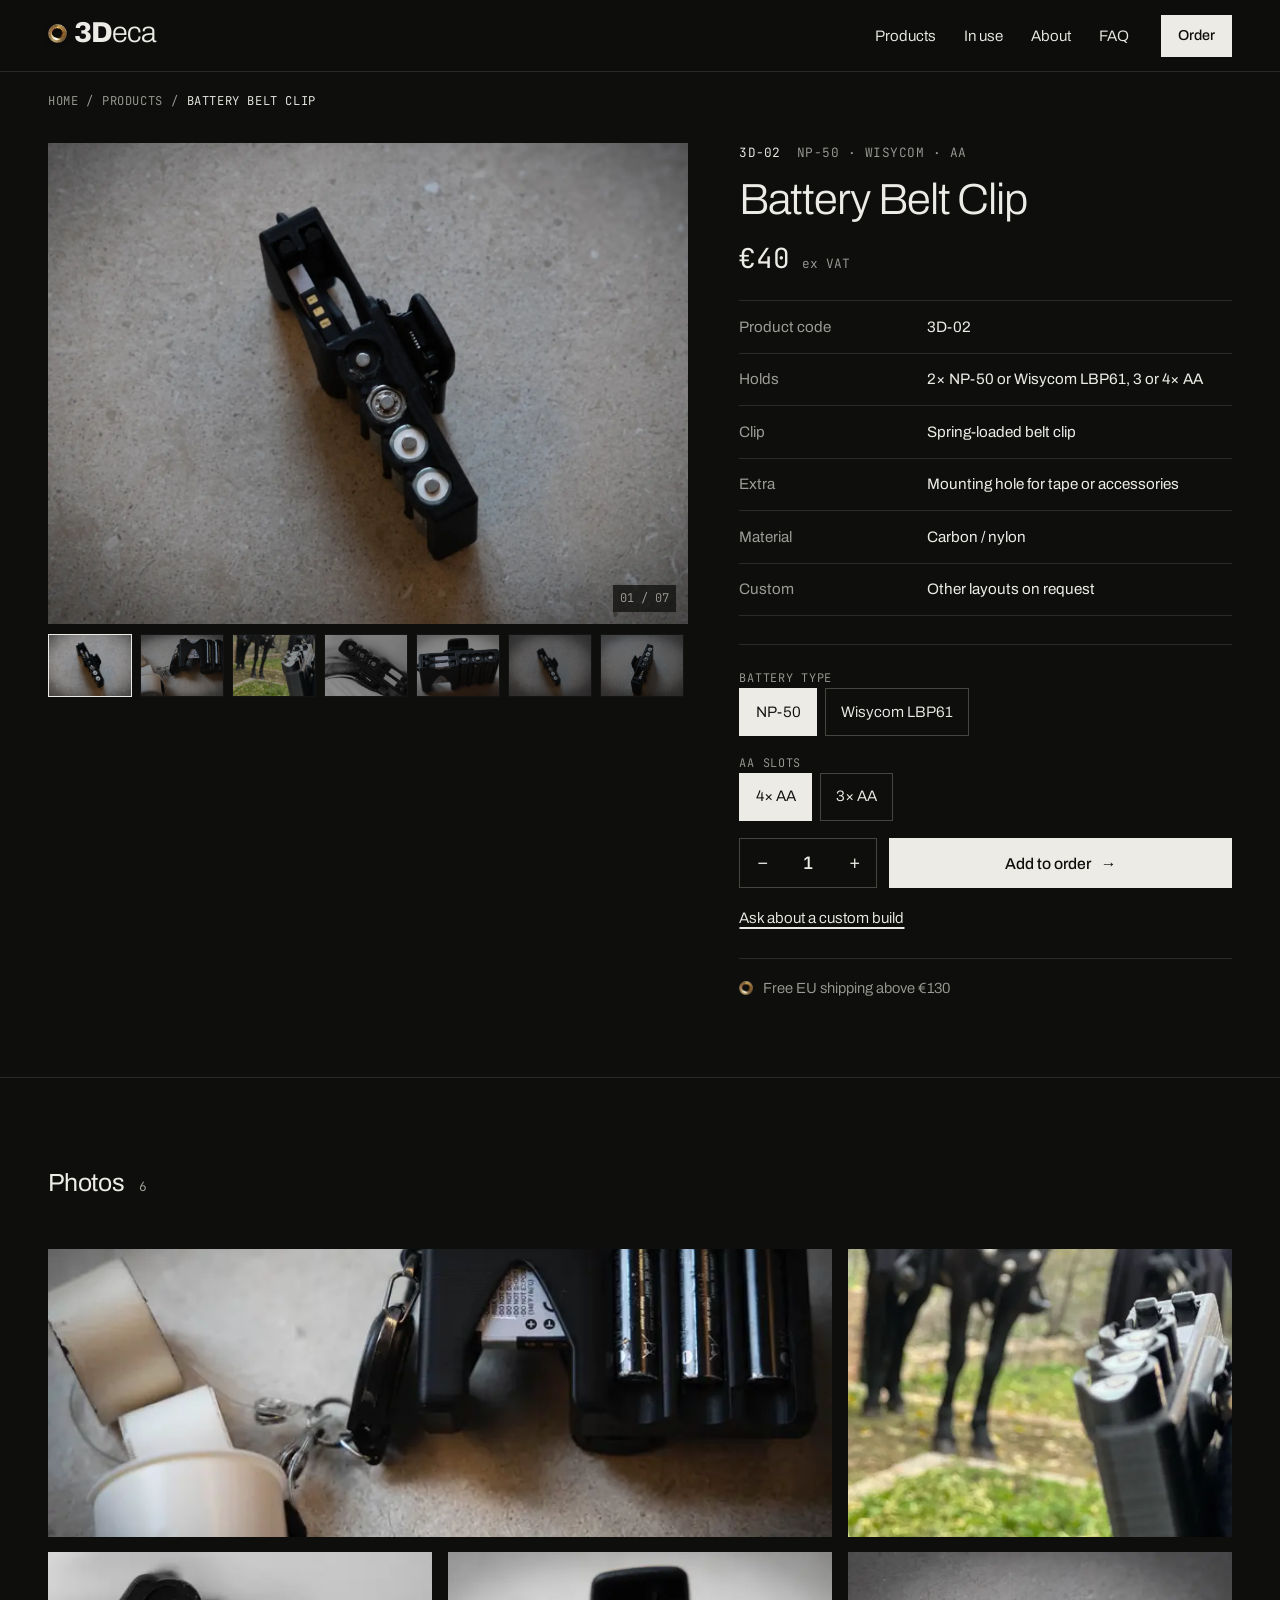
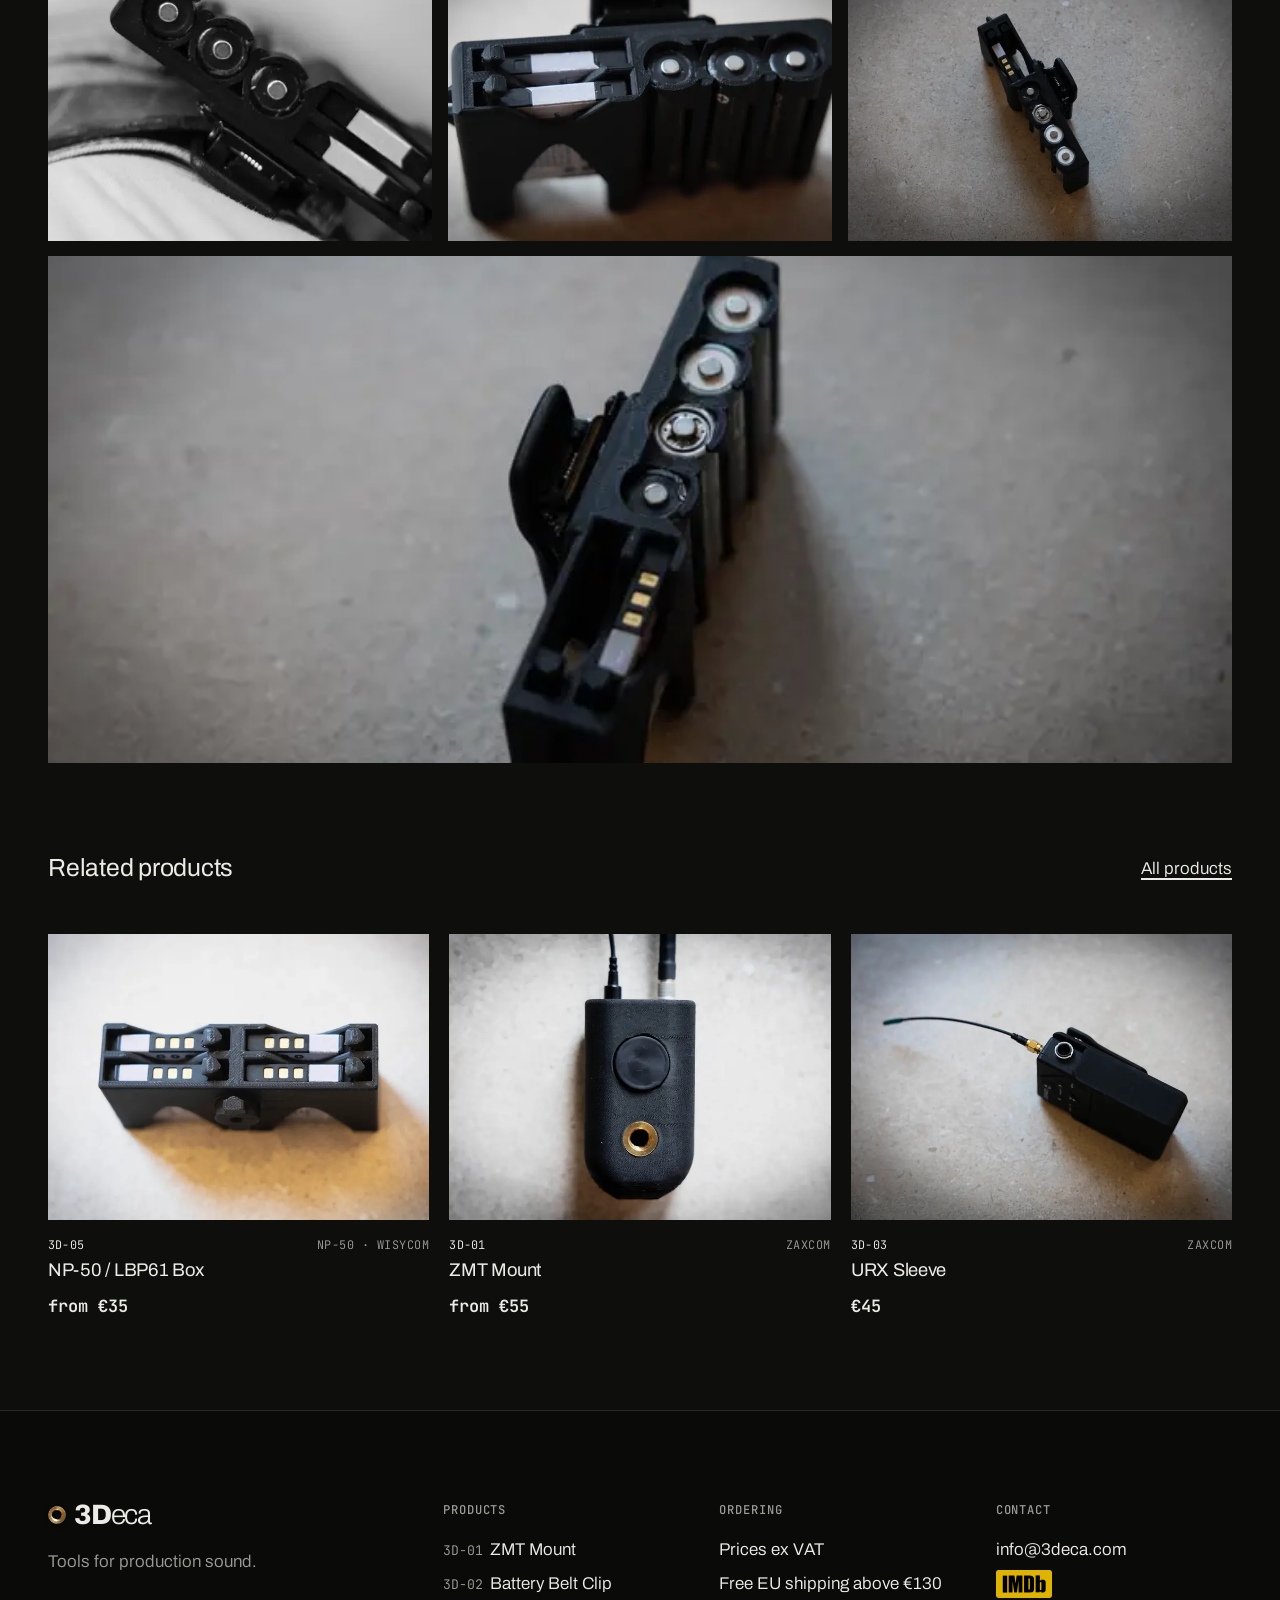
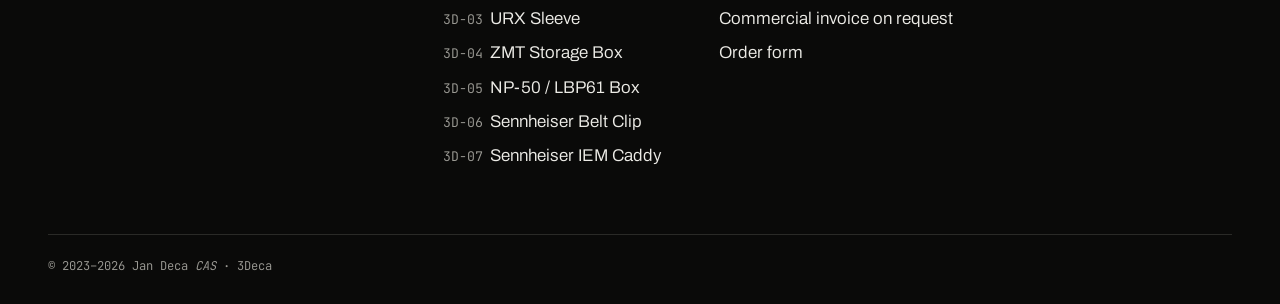
==== public/batterybeltclip/index.html @ 2c57e60b "Brass eyelet as brand mark, dividers and bullets; smoother collage The eyelet from the ZMT mount, cu" ====
<!doctype html>
<html lang="en">
<head>
<meta charset="utf-8">
<meta name="viewport" content="width=device-width, initial-scale=1">
<title>Belt clip for NP-50 / LBP61 and AA batteries · 3Deca</title>
<meta name="description" content="A belt clip that carries two NP-50 or Wisycom LBP61 batteries plus 3 or 4 AA batteries, always within reach. €40 ex VAT.">
<link rel="canonical" href="https://www.3deca.com/batterybeltclip/">
<meta name="theme-color" content="#0e0e0d">
<meta name="color-scheme" content="dark">
<meta property="og:type" content="website">
<meta property="og:site_name" content="3Deca">
<meta property="og:title" content="Belt clip for NP-50 / LBP61 and AA batteries · 3Deca">
<meta property="og:description" content="A belt clip that carries two NP-50 or Wisycom LBP61 batteries plus 3 or 4 AA batteries, always within reach. €40 ex VAT.">
<meta property="og:url" content="https://www.3deca.com/batterybeltclip/">
<meta property="og:image" content="https://www.3deca.com/img/og-image.jpg">
<meta name="twitter:card" content="summary_large_image">
<link rel="icon" href="../favicon.svg" type="image/svg+xml">
<link rel="apple-touch-icon" href="../apple-touch-icon.png">
<link rel="preload" href="../fonts/archivo-var.woff2" as="font" type="font/woff2" crossorigin>
<link rel="stylesheet" href="../css/style.css?v=eb539fe0">
<script>document.documentElement.classList.add("js")</script>
<script src="../js/main.js?v=e6fc87d0" defer></script>
<script type="application/ld+json">{"@context": "https://schema.org", "@type": "Product", "name": "Belt clip for NP-50 / LBP61 and AA batteries", "sku": "3D-02", "description": "A belt clip that carries two NP-50 or Wisycom LBP61 batteries plus 3 or 4 AA batteries, always within reach.", "image": ["https://www.3deca.com/img/batterybeltclip/c-1600.webp", "https://www.3deca.com/img/batterybeltclip/01-1600.webp", "https://www.3deca.com/img/batterybeltclip/02-1600.webp"], "brand": {"@type": "Brand", "name": "3Deca"}, "url": "https://www.3deca.com/batterybeltclip/", "offers": {"@type": "AggregateOffer", "priceCurrency": "EUR", "lowPrice": 40, "highPrice": 40, "availability": "https://schema.org/InStock"}}</script>
</head>
<body class="page-product">
<a class="skip-link" href="#main">Skip to content</a>
<header class="site-header" data-header>
  <div class="header-inner">
    <a class="brand" href="../" aria-label="3Deca, home"><span class="wm" aria-hidden="true"><span class="wm-mark"></span><span class="wm-3d">3D</span><span class="wm-eca">eca</span></span></a>
    <nav class="site-nav" id="site-nav" aria-label="Main">
      <ul><li><a href="../#products">Products</a></li><li><a href="../#in-use">In use</a></li><li><a href="../#about">About</a></li><li><a href="../#faq">FAQ</a></li></ul>
    </nav>
    <a class="btn btn-ink btn-sm header-cta" href="../#order">
      Order<span class="order-count" data-order-count hidden></span>
    </a>
    <button class="nav-toggle" type="button" aria-expanded="false" aria-controls="site-nav" data-nav-toggle>
      <span class="sr-only">Menu</span><span class="nav-toggle-bars" aria-hidden="true"></span>
    </button>
  </div>
</header>
<main id="main">
  <div class="container">
    <nav class="breadcrumb" aria-label="Breadcrumb">
      <ol>
        <li><a href="../">Home</a></li>
        <li><a href="../#products">Products</a></li>
        <li><span aria-current="page">Battery Belt Clip</span></li>
      </ol>
    </nav>

    <section class="product" aria-labelledby="product-title">
      <div class="product-gallery">
        <div class="stage">
          <button type="button" class="stage-btn" data-open="0" data-stage aria-label="Enlarge photo">
            <img class="stage-img" src="../img/batterybeltclip/c-1600.webp" srcset="../img/batterybeltclip/c-720.webp 720w, ../img/batterybeltclip/c-1600.webp 1600w" sizes="(min-width: 1000px) 58vw, 100vw" width="1600" height="1199" alt="The belt clip from above on concrete, showing the AA and NP-50 slots." fetchpriority="high" decoding="async">
          </button>
          <span class="stage-count" aria-hidden="true" data-stage-count>01 / 07</span>
        </div>
        <ul class="thumbs" role="list" aria-label="Photos"><li><button type="button" class="thumb" data-thumb="0" aria-label="Show photo 1 of 7" aria-current="true">
            <img src="../img/batterybeltclip/c-720.webp" alt="" width="96" height="72" loading="lazy" decoding="async">
          </button></li><li><button type="button" class="thumb" data-thumb="1" aria-label="Show photo 2 of 7">
            <img src="../img/batterybeltclip/01-720.webp" alt="" width="96" height="72" loading="lazy" decoding="async">
          </button></li><li><button type="button" class="thumb" data-thumb="2" aria-label="Show photo 3 of 7">
            <img src="../img/batterybeltclip/02-720.webp" alt="" width="96" height="72" loading="lazy" decoding="async">
          </button></li><li><button type="button" class="thumb" data-thumb="3" aria-label="Show photo 4 of 7">
            <img src="../img/batterybeltclip/03-720.webp" alt="" width="96" height="72" loading="lazy" decoding="async">
          </button></li><li><button type="button" class="thumb" data-thumb="4" aria-label="Show photo 5 of 7">
            <img src="../img/batterybeltclip/04-720.webp" alt="" width="96" height="72" loading="lazy" decoding="async">
          </button></li><li><button type="button" class="thumb" data-thumb="5" aria-label="Show photo 6 of 7">
            <img src="../img/batterybeltclip/05-720.webp" alt="" width="96" height="72" loading="lazy" decoding="async">
          </button></li><li><button type="button" class="thumb" data-thumb="6" aria-label="Show photo 7 of 7">
            <img src="../img/batterybeltclip/06-720.webp" alt="" width="96" height="72" loading="lazy" decoding="async">
          </button></li></ul>
      </div>

      <div class="product-info">
        <p class="product-meta"><span class="code">3D-02</span><span>NP-50 · Wisycom · AA</span></p>
        <h1 id="product-title" class="product-title">Battery Belt Clip</h1>
        <p class="product-price"><span class="price-big" data-price-display>€40</span><span class="price-note">ex VAT</span></p>
        <table class="spec-table"><caption class="sr-only">Specifications</caption><tbody><tr><th scope="row">Product code</th><td>3D-02</td></tr><tr><th scope="row">Holds</th><td>2× NP-50 or Wisycom LBP61, 3 or 4× AA</td></tr><tr><th scope="row">Clip</th><td>Spring-loaded belt clip</td></tr><tr><th scope="row">Extra</th><td>Mounting hole for tape or accessories</td></tr><tr><th scope="row">Material</th><td>Carbon / nylon</td></tr><tr><th scope="row">Custom</th><td>Other layouts on request</td></tr></tbody></table>

        <form class="buy-box" action="../" method="get" data-add-form>
          <input type="hidden" name="add" value="batterybeltclip">
          <fieldset class="opt-group"><legend class="field-label">Battery type</legend><div class="segs"><label class="seg"><input type="radio" name="o0" value="0" checked data-priced="0" data-price="" data-from="0">
              <span>NP-50</span></label><label class="seg"><input type="radio" name="o0" value="1" data-priced="0" data-price="" data-from="0">
              <span>Wisycom LBP61</span></label></div></fieldset><fieldset class="opt-group"><legend class="field-label">AA slots</legend><div class="segs"><label class="seg"><input type="radio" name="o1" value="0" checked data-priced="0" data-price="" data-from="0">
              <span>4× AA</span></label><label class="seg"><input type="radio" name="o1" value="1" data-priced="0" data-price="" data-from="0">
              <span>3× AA</span></label></div></fieldset>
          <div class="buy-row">
            <div class="stepper" role="group" aria-label="Quantity">
              <button type="button" class="step" data-qty-step="-1" aria-label="One less">−</button>
              <input type="number" name="qty" min="1" max="50" value="1" inputmode="numeric" aria-label="Quantity">
              <button type="button" class="step" data-qty-step="1" aria-label="One more">+</button>
            </div>
            <button class="btn btn-ink btn-grow" type="submit">Add to order <span aria-hidden="true">→</span></button>
          </div>
          
          
          <a class="text-link" href="mailto:info@3deca.com?subject=Custom request: Battery Belt Clip">Ask about a custom build</a>
        </form>

        <ul class="assurances" role="list">
          <li>Free EU shipping above €130</li>
        </ul>
      </div>
    </section>
  </div>


  <section class="section field" aria-labelledby="field-title">
    <div class="container">
      <div class="section-bar">
        <h2 id="field-title" class="section-title">Photos <span class="count">6</span></h2>
      </div>
      <ul class="shots" role="list"><li class="shot shot-wide">
          <button type="button" class="shot-btn" data-open="1" aria-label="Enlarge: The battery belt clip loaded with two NP-50 batteries and four AA batteries, a roll of tape hanging from its extra mounting hole.">
            <img src="../img/batterybeltclip/01-1600.webp" srcset="../img/batterybeltclip/01-720.webp 720w, ../img/batterybeltclip/01-1600.webp 1600w" sizes="(min-width: 900px) 33vw, 100vw" width="1600" height="901" alt="The battery belt clip loaded with two NP-50 batteries and four AA batteries, a roll of tape hanging from its extra mounting hole." loading="lazy" decoding="async">
          </button>
        </li><li class="shot">
          <button type="button" class="shot-btn" data-open="2" aria-label="Enlarge: The belt clip worn on set, with a black horse and a costumed actor in the background.">
            <img src="../img/batterybeltclip/02-1600.webp" srcset="../img/batterybeltclip/02-720.webp 591w, ../img/batterybeltclip/02-1600.webp 1314w" sizes="(min-width: 900px) 33vw, 100vw" width="1314" height="1600" alt="The belt clip worn on set, with a black horse and a costumed actor in the background." loading="lazy" decoding="async">
          </button>
        </li><li class="shot">
          <button type="button" class="shot-btn" data-open="3" aria-label="Enlarge: Black-and-white close-up of the clip on a belt, battery tops facing up.">
            <img src="../img/batterybeltclip/03-1600.webp" srcset="../img/batterybeltclip/03-720.webp 720w, ../img/batterybeltclip/03-1600.webp 1600w" sizes="(min-width: 900px) 33vw, 100vw" width="1600" height="792" alt="Black-and-white close-up of the clip on a belt, battery tops facing up." loading="lazy" decoding="async">
          </button>
        </li><li class="shot">
          <button type="button" class="shot-btn" data-open="4" aria-label="Enlarge: Close-up of the clip with two NP-50 batteries and three AA batteries.">
            <img src="../img/batterybeltclip/04-1600.webp" srcset="../img/batterybeltclip/04-720.webp 720w, ../img/batterybeltclip/04-1600.webp 1600w" sizes="(min-width: 900px) 33vw, 100vw" width="1600" height="948" alt="Close-up of the clip with two NP-50 batteries and three AA batteries." loading="lazy" decoding="async">
          </button>
        </li><li class="shot">
          <button type="button" class="shot-btn" data-open="5" aria-label="Enlarge: The belt clip from above on concrete, showing the AA and NP-50 slots.">
            <img src="../img/batterybeltclip/05-1600.webp" srcset="../img/batterybeltclip/05-720.webp 720w, ../img/batterybeltclip/05-1600.webp 1600w" sizes="(min-width: 900px) 33vw, 100vw" width="1600" height="1140" alt="The belt clip from above on concrete, showing the AA and NP-50 slots." loading="lazy" decoding="async">
          </button>
        </li><li class="shot shot-full">
          <button type="button" class="shot-btn" data-open="6" aria-label="Enlarge: The belt clip at an angle on concrete, showing the spring-loaded clip.">
            <img src="../img/batterybeltclip/06-1600.webp" srcset="../img/batterybeltclip/06-720.webp 720w, ../img/batterybeltclip/06-1600.webp 1600w" sizes="(min-width: 900px) 33vw, 100vw" width="1600" height="1006" alt="The belt clip at an angle on concrete, showing the spring-loaded clip." loading="lazy" decoding="async">
          </button>
        </li></ul>
    </div>
  </section>

  <section class="section related" aria-labelledby="related-title">
    <div class="container">
      <div class="section-bar">
        <h2 id="related-title" class="section-title">Related products</h2>
        <a class="text-link" href="../#products">All products</a>
      </div>
      <ul class="cards cards-3" role="list"><li class="card" data-system="Batteries">
        <a class="card-link" href="../np50box/">
          <span class="card-media">
            <img class="card-img" src="../img/np50box/c-1600.webp" srcset="../img/np50box/c-720.webp 720w, ../img/np50box/c-1600.webp 1600w" sizes="(min-width: 1100px) 25vw, (min-width: 560px) 50vw, 100vw" width="1600" height="1200" alt="The caddy from the front with batteries, showing the side pouch fitting." loading="lazy" decoding="async">
            <img class="card-img card-img-alt" src="../img/np50box/04-1600.webp" srcset="../img/np50box/04-720.webp 720w, ../img/np50box/04-1600.webp 1600w" sizes="(min-width: 1100px) 25vw, (min-width: 560px) 50vw, 100vw" width="1600" height="1580" alt="" loading="lazy" decoding="async">
          </span>
          <span class="card-meta"><span class="code">3D-05</span><span>NP-50 · Wisycom</span></span>
          <span class="card-title">NP-50 / LBP61 Box</span>
          <span class="card-price">from €35</span>
        </a>
      </li><li class="card" data-system="Zaxcom">
        <a class="card-link" href="../zmt-mount/">
          <span class="card-media">
            <img class="card-img" src="../img/zmt-mount/c-1600.webp" srcset="../img/zmt-mount/c-720.webp 720w, ../img/zmt-mount/c-1600.webp 1600w" sizes="(min-width: 1100px) 25vw, (min-width: 560px) 50vw, 100vw" width="1600" height="1200" alt="Back of the ZMT mount: the round rubber-coated magnet and a brass 3/8 inch thread." loading="lazy" decoding="async">
            <img class="card-img card-img-alt" src="../img/zmt-mount/02-1600.webp" srcset="../img/zmt-mount/02-720.webp 720w, ../img/zmt-mount/02-1600.webp 1280w" sizes="(min-width: 1100px) 25vw, (min-width: 560px) 50vw, 100vw" width="1280" height="960" alt="" loading="lazy" decoding="async">
          </span>
          <span class="card-meta"><span class="code">3D-01</span><span>Zaxcom</span></span>
          <span class="card-title">ZMT Mount</span>
          <span class="card-price">from €55</span>
        </a>
      </li><li class="card" data-system="Zaxcom">
        <a class="card-link" href="../urxbeltclip/">
          <span class="card-media">
            <img class="card-img" src="../img/urxbeltclip/c-1600.webp" srcset="../img/urxbeltclip/c-720.webp 720w, ../img/urxbeltclip/c-1600.webp 1600w" sizes="(min-width: 1100px) 25vw, (min-width: 560px) 50vw, 100vw" width="1600" height="1200" alt="A Zaxcom URX receiver in its black sleeve on concrete, antenna attached." loading="lazy" decoding="async">
            <img class="card-img card-img-alt" src="../img/urxbeltclip/02-1600.webp" srcset="../img/urxbeltclip/02-720.webp 720w, ../img/urxbeltclip/02-1600.webp 1600w" sizes="(min-width: 1100px) 25vw, (min-width: 560px) 50vw, 100vw" width="1600" height="1577" alt="" loading="lazy" decoding="async">
          </span>
          <span class="card-meta"><span class="code">3D-03</span><span>Zaxcom</span></span>
          <span class="card-title">URX Sleeve</span>
          <span class="card-price">€45</span>
        </a>
      </li></ul>
    </div>
  </section>
</main>

<dialog class="lightbox" data-lightbox aria-label="Photo viewer">
  <figure class="lb-figure">
    <img data-lb-img src="" alt="">
    <figcaption data-lb-caption></figcaption>
  </figure>
  <button type="button" class="lb-btn lb-close" data-lb-close aria-label="Close">✕</button>
  <button type="button" class="lb-btn lb-prev" data-lb-prev aria-label="Previous photo">←</button>
  <button type="button" class="lb-btn lb-next" data-lb-next aria-label="Next photo">→</button>
  <p class="lb-count" data-lb-count aria-live="polite"></p>
</dialog>
<script type="application/json" id="gallery-data">{"stage": [{"src": "../img/batterybeltclip/c-1600.webp", "srcset": "../img/batterybeltclip/c-720.webp 720w, ../img/batterybeltclip/c-1600.webp 1600w", "w": 1600, "h": 1199, "alt": "The belt clip from above on concrete, showing the AA and NP-50 slots."}, {"src": "../img/batterybeltclip/01-1600.webp", "srcset": "../img/batterybeltclip/01-720.webp 720w, ../img/batterybeltclip/01-1600.webp 1600w", "w": 1600, "h": 901, "alt": "The battery belt clip loaded with two NP-50 batteries and four AA batteries, a roll of tape hanging from its extra mounting hole."}, {"src": "../img/batterybeltclip/02-1600.webp", "srcset": "../img/batterybeltclip/02-720.webp 591w, ../img/batterybeltclip/02-1600.webp 1314w", "w": 1314, "h": 1600, "alt": "The belt clip worn on set, with a black horse and a costumed actor in the background."}, {"src": "../img/batterybeltclip/03-1600.webp", "srcset": "../img/batterybeltclip/03-720.webp 720w, ../img/batterybeltclip/03-1600.webp 1600w", "w": 1600, "h": 792, "alt": "Black-and-white close-up of the clip on a belt, battery tops facing up."}, {"src": "../img/batterybeltclip/04-1600.webp", "srcset": "../img/batterybeltclip/04-720.webp 720w, ../img/batterybeltclip/04-1600.webp 1600w", "w": 1600, "h": 948, "alt": "Close-up of the clip with two NP-50 batteries and three AA batteries."}, {"src": "../img/batterybeltclip/05-1600.webp", "srcset": "../img/batterybeltclip/05-720.webp 720w, ../img/batterybeltclip/05-1600.webp 1600w", "w": 1600, "h": 1140, "alt": "The belt clip from above on concrete, showing the AA and NP-50 slots."}, {"src": "../img/batterybeltclip/06-1600.webp", "srcset": "../img/batterybeltclip/06-720.webp 720w, ../img/batterybeltclip/06-1600.webp 1600w", "w": 1600, "h": 1006, "alt": "The belt clip at an angle on concrete, showing the spring-loaded clip."}]}</script>
<footer class="site-footer">
  <div class="container">
    <div class="footer-grid">
      <div class="footer-brand">
        <a class="footer-mark" href="../" aria-label="3Deca, home"><span class="wm" aria-hidden="true"><span class="wm-mark"></span><span class="wm-3d">3D</span><span class="wm-eca">eca</span></span></a>
        <p>Tools for production sound.</p>
      </div>
      <div>
        <h2 class="footer-h">Products</h2>
        <ul class="footer-list"><li><a href="../zmt-mount/"><span class="f-code">3D-01</span>ZMT Mount</a></li><li><a href="../batterybeltclip/"><span class="f-code">3D-02</span>Battery Belt Clip</a></li><li><a href="../urxbeltclip/"><span class="f-code">3D-03</span>URX Sleeve</a></li><li><a href="../zmtstoragebox/"><span class="f-code">3D-04</span>ZMT Storage Box</a></li><li><a href="../np50box/"><span class="f-code">3D-05</span>NP-50 / LBP61 Box</a></li><li><a href="../sennheiserbeltclip/"><span class="f-code">3D-06</span>Sennheiser Belt Clip</a></li><li><a href="../sennheiser-caddy/"><span class="f-code">3D-07</span>Sennheiser IEM Caddy</a></li></ul>
      </div>
      <div>
        <h2 class="footer-h">Ordering</h2>
        <ul class="footer-list">
          <li>Prices ex VAT</li>
          <li>Free EU shipping above €130</li>
          <li>Commercial invoice on request</li>
          <li><a href="../#order">Order form</a></li>
        </ul>
      </div>
      <div>
        <h2 class="footer-h">Contact</h2>
        <ul class="footer-list">
          <li><a href="mailto:info@3deca.com">info@3deca.com</a></li>
          <li><a class="imdb" href="https://www.imdb.me/jandeca" rel="noopener"><img src="../img/imdb.png" width="56" height="28" alt="Jan Deca CAS on IMDb"></a></li>
        </ul>
      </div>
    </div>
    <div class="footer-bottom">
      <p>© 2023–2026 Jan Deca <em>CAS</em> · 3Deca</p>
    </div>
  </div>
</footer>
</body>
</html>
---- public/css/style.css ----
/* 3Deca — site styles
   Dark, minimal product catalogue: warm near-black page, light grotesk type,
   products lit from above. Studio shots fade into the page colour (#0e0e0d).
   Fonts: Archivo + JetBrains Mono, self-hosted (SIL OFL). */

@font-face {
  font-family: "Archivo";
  src: url("../fonts/archivo-var.woff2") format("woff2-variations"), url("../fonts/archivo-var.woff2") format("woff2");
  font-weight: 100 900;
  font-stretch: 62% 125%;
  font-display: swap;
}
@font-face {
  font-family: "JetBrains Mono";
  src: url("../fonts/jetbrains-mono-var.woff2") format("woff2-variations"), url("../fonts/jetbrains-mono-var.woff2") format("woff2");
  font-weight: 100 800;
  font-display: swap;
}

:root {
  --bg: #0e0e0d;
  --paper: #131312;
  --tile: #0e0e0d;
  --photo: #1a1a19;
  --ink: #ecebe6;
  --ink-2: #9b9a94;
  --line: #2a2a27;
  --line-2: #45443f;
  --accent: #c9a65e;
  --brass: #c9a65e;
  --ring: url("../img/ring/ring-128.webp");
  --on-dark: #ecebe6;
  --on-dark-2: #9b9a94;

  --font: "Archivo", "Helvetica Neue", Helvetica, Arial, sans-serif;
  --mono: "JetBrains Mono", ui-monospace, "SFMono-Regular", Menlo, Consolas, monospace;

  --gutter: clamp(16px, 4vw, 48px);
  --header-h: 72px;
  --ease: cubic-bezier(0.2, 0.7, 0.1, 1);
  color-scheme: dark;
}

*, *::before, *::after { box-sizing: border-box; }
html { -webkit-text-size-adjust: 100%; scroll-behavior: smooth; scroll-padding-top: calc(var(--header-h) + 12px); }
body {
  margin: 0;
  background: var(--bg);
  color: var(--ink);
  font-family: var(--font);
  font-size: clamp(1rem, 0.97rem + 0.15vw, 1.0625rem);
  line-height: 1.6;
  -webkit-font-smoothing: antialiased;
  -moz-osx-font-smoothing: grayscale;
  overflow-x: hidden;
}
img { display: block; max-width: 100%; height: auto; }
a { color: inherit; }
button, input, select, textarea { font: inherit; color: inherit; }
h1, h2, h3 { margin: 0; }
::selection { background: var(--ink); color: var(--bg); }
body { font-weight: 350; }
:focus-visible { outline: 2px solid var(--ink); outline-offset: 3px; }
[hidden] { display: none !important; }

.sr-only { position: absolute !important; width: 1px; height: 1px; padding: 0; margin: -1px; overflow: hidden; clip: rect(0 0 0 0); white-space: nowrap; border: 0; }
.skip-link { position: absolute; left: 16px; top: -100px; z-index: 200; background: var(--ink); color: var(--bg); padding: 12px 18px; font-weight: 600; text-decoration: none; }
.skip-link:focus { top: 12px; }

.container { width: 100%; max-width: 1400px; margin-inline: auto; padding-inline: var(--gutter); }

/* ---------- type ---------- */
.eyebrow {
  display: flex; align-items: center; gap: 0.6rem;
  margin: 0 0 1.1rem;
  font-family: var(--mono); font-size: 0.78rem; letter-spacing: 0.08em; text-transform: uppercase; color: var(--ink-2);
}
.section-title {
  font-weight: 400; font-size: clamp(1.3rem, 1.15rem + 0.5vw, 1.6rem);
  line-height: 1.2; letter-spacing: -0.01em; text-wrap: balance;
}
.count { margin-left: 0.6rem; font-family: var(--mono); font-size: 0.8rem; font-weight: 400; letter-spacing: 0; color: var(--ink-2); }
.section-lead { max-width: 46ch; margin: 0; color: var(--ink-2); font-size: 1.08rem; }
.code { font-family: var(--mono); font-size: 0.82em; letter-spacing: 0.02em; }
.text-link { color: var(--ink); text-decoration: underline; text-decoration-thickness: 1.5px; text-underline-offset: 4px; }
.text-link:hover { text-decoration-thickness: 2px; }

/* ---------- buttons ---------- */
.btn {
  --bh: 50px;
  display: inline-flex; align-items: center; justify-content: center; gap: 0.6rem;
  min-height: var(--bh); padding: 0 1.4rem;
  border: 1px solid var(--ink); border-radius: 0;
  font-weight: 500; font-size: 0.98rem; text-decoration: none; cursor: pointer;
  transition: background-color 0.2s, color 0.2s, border-color 0.2s;
}
.btn-ink { background: var(--ink); color: var(--bg); }
.btn-ink:hover { background: #ffffff; border-color: #ffffff; }
.btn-line { background: transparent; color: var(--ink); }
.btn-line:hover { background: var(--ink); color: var(--bg); }
.btn-sm { --bh: 42px; padding: 0 1rem; font-size: 0.9rem; }
.btn-block { width: 100%; }
.btn-grow { flex: 1; }

/* ---------- header ---------- */
.site-header { position: sticky; top: 0; z-index: 50; height: var(--header-h); background: rgba(14, 14, 13, 0.88); backdrop-filter: blur(10px); -webkit-backdrop-filter: blur(10px); border-bottom: 1px solid var(--line); }
.header-inner { height: 100%; max-width: 1400px; margin-inline: auto; padding-inline: var(--gutter); display: flex; align-items: center; gap: 2rem; }
.brand { text-decoration: none; margin-right: auto; padding: 6px 0; }
.wm { display: inline-flex; align-items: center; font-weight: 800; font-size: 1.8rem; letter-spacing: -0.04em; line-height: 1; }
.wm-mark { width: 0.66em; height: 0.66em; margin-right: 0.26em; background: var(--ring) center / contain no-repeat; filter: drop-shadow(0 1px 2px rgba(0, 0, 0, 0.5)); }
.wm-eca { font-weight: 300; }
.site-nav ul { list-style: none; display: flex; gap: 1.75rem; margin: 0; padding: 0; }
.site-nav a { font-size: 0.95rem; text-decoration: none; padding: 0.5rem 0; background: linear-gradient(var(--ink), var(--ink)) no-repeat 0 100% / 0 1.5px; transition: background-size 0.25s var(--ease); }
.site-nav a:hover { background-size: 100% 1.5px; }
.order-count { display: inline-grid; place-items: center; min-width: 1.4em; height: 1.4em; padding: 0 0.3em; background: var(--bg); color: var(--ink); font-family: var(--mono); font-size: 0.75rem; }
.nav-toggle { display: none; }

@media (max-width: 820px) {
  .nav-toggle { display: inline-grid; place-items: center; width: 44px; height: 44px; border: 1px solid var(--line-2); background: transparent; cursor: pointer; }
  .nav-toggle-bars, .nav-toggle-bars::before, .nav-toggle-bars::after { display: block; width: 18px; height: 2px; background: var(--ink); transition: transform 0.3s var(--ease); }
  .nav-toggle-bars { position: relative; }
  .nav-toggle-bars::before, .nav-toggle-bars::after { content: ""; position: absolute; left: 0; }
  .nav-toggle-bars::before { top: -6px; }
  .nav-toggle-bars::after { top: 6px; }
  .nav-toggle[aria-expanded="true"] .nav-toggle-bars { background: transparent; }
  .nav-toggle[aria-expanded="true"] .nav-toggle-bars::before { transform: translateY(6px) rotate(45deg); }
  .nav-toggle[aria-expanded="true"] .nav-toggle-bars::after { transform: translateY(-6px) rotate(-45deg); }
  .header-inner { gap: 0.75rem; }
  .site-nav { position: fixed; inset: var(--header-h) 0 auto; z-index: 49; background: var(--bg); border-bottom: 1px solid var(--line); padding: 8px var(--gutter) 24px; display: none; }
  .site-nav.is-open { display: block; }
  .site-nav ul { flex-direction: column; gap: 0; }
  .site-nav a { display: block; font-size: 1.6rem; font-weight: 600; letter-spacing: -0.02em; padding: 0.7rem 0; border-bottom: 1px solid var(--line); background: none; }
  html:not(.js) .site-nav { display: block; position: static; padding: 0; border: 0; }
  html:not(.js) .site-nav ul { flex-direction: row; gap: 1rem; }
  html:not(.js) .site-nav a { font-size: 0.9rem; border: 0; }
}

/* ---------- hero ---------- */
.hero { padding-block: clamp(32px, 5vw, 72px) clamp(48px, 6vw, 88px); }
.hero-grid { display: grid; gap: clamp(32px, 5vw, 80px); align-items: center; }
@media (min-width: 1000px) { .hero-grid { grid-template-columns: 1fr 1fr; } }
.hero-title { font-weight: 300; font-size: clamp(1.8rem, 1.25rem + 1.7vw, 2.75rem); line-height: 1.08; letter-spacing: -0.03em; margin-bottom: 2rem; text-wrap: balance; }
.hero-lead { max-width: 42ch; font-size: clamp(1.02rem, 0.98rem + 0.2vw, 1.15rem); line-height: 1.55; color: var(--ink-2); margin: 0 0 2rem; }
.hero-actions { display: flex; flex-wrap: wrap; align-items: center; gap: 1.5rem; }
.hero-media { position: relative; margin: 0; width: 100%; max-width: 600px; justify-self: end; --gap: 6px; }
.collage { list-style: none; margin: 0; padding: 0; display: grid; grid-template-columns: 1.55fr 1fr; grid-template-rows: 1fr 1fr; gap: var(--gap); aspect-ratio: 16 / 10; }
.tile { position: relative; overflow: hidden; background: var(--tile); }
.tile-0 { grid-row: 1 / span 2; }
.tile-link { position: absolute; inset: 0; display: block; }
.tile-img { position: absolute; inset: 0; width: 100%; height: 100%; object-fit: cover; opacity: 0; transform: scale(1.06); transition: opacity 3.2s cubic-bezier(0.45, 0, 0.55, 1), transform 11s cubic-bezier(0.2, 0.6, 0.3, 1); will-change: opacity, transform; }
.tile-img.is-on { opacity: 1; transform: scale(1); }
.collage-rivet { position: absolute; z-index: 2; top: 50%; left: calc((100% - var(--gap)) * 1.55 / 2.55 + var(--gap) / 2); width: clamp(30px, 3.4vw, 44px); aspect-ratio: 1; transform: translate(-50%, -50%); background: var(--ring) center / contain no-repeat; filter: drop-shadow(0 3px 8px rgba(0, 0, 0, 0.65)); pointer-events: none; }
.tile-code { position: absolute; left: 10px; bottom: 8px; font-family: var(--mono); font-size: 0.7rem; letter-spacing: 0.04em; color: var(--ink); opacity: 0; transition: opacity 0.4s; text-shadow: 0 1px 6px rgba(0, 0, 0, 0.6); }
.tile-link:hover .tile-code, .tile-link:focus-visible .tile-code { opacity: 1; }
.facts { list-style: none; margin: clamp(40px, 5vw, 64px) 0 0; padding: 0; display: grid; grid-template-columns: repeat(2, 1fr); gap: 1.5rem; border-top: 1px solid var(--line); }
.fact { display: flex; flex-direction: column; gap: 0.15rem; padding-top: 1rem; font-size: 0.95rem; }
.fact-title { position: relative; padding-left: 1.45rem; font-weight: 400; }
.fact-title::before, .order-points li::before, .assurances li::before { content: ""; position: absolute; left: 0; top: 0.32em; width: 0.95em; height: 0.95em; background: var(--ring) center / contain no-repeat; }
.fact-text { padding-left: 1.45rem; }
.fact-text { color: var(--ink-2); }

/* ---------- sections ---------- */
.section { padding-block: clamp(56px, 7vw, 104px); }
.split { position: relative; display: grid; gap: 1.25rem clamp(32px, 5vw, 80px); padding-top: 1.5rem; }
.split::before { content: ""; position: absolute; top: 0; left: calc(var(--gutter) + 22px); right: var(--gutter); border-top: 1px solid var(--line); }
.split::after { content: ""; position: absolute; top: -7px; left: var(--gutter); width: 14px; height: 14px; background: var(--ring) center / contain no-repeat; }
.rule { display: flex; align-items: center; gap: 18px; }
.rule::before, .rule::after { content: ""; flex: 1; height: 1px; }
.rule::before { background: linear-gradient(to right, transparent, var(--line-2)); }
.rule::after { background: linear-gradient(to left, transparent, var(--line-2)); }
.rule-ring { width: 26px; height: 26px; background: var(--ring) center / contain no-repeat; filter: drop-shadow(0 2px 4px rgba(0, 0, 0, 0.5)); }
.in-use, .order { position: relative; }
.in-use::before, .order::before { content: ""; position: absolute; z-index: 1; top: 0; left: 50%; width: 22px; height: 22px; transform: translate(-50%, -50%); background: var(--ring) center / contain no-repeat; }
@media (min-width: 900px) { .split { grid-template-columns: 1fr 2.4fr; } }
.section-bar { display: flex; flex-wrap: wrap; align-items: flex-end; justify-content: space-between; gap: 1.5rem 3rem; margin-bottom: clamp(32px, 4vw, 56px); }

/* ---------- product cards ---------- */
.filters { display: flex; flex-wrap: wrap; gap: 0.5rem; }
.chip { min-height: 40px; padding: 0 1rem; border: 1px solid var(--line-2); background: transparent; cursor: pointer; font-size: 0.92rem; transition: border-color 0.2s, background-color 0.2s, color 0.2s; }
.chip:hover { border-color: var(--ink-2); }
.chip[aria-pressed="true"] { background: var(--ink); border-color: var(--ink); color: var(--bg); }

.cards { list-style: none; margin: 0; padding: 0; display: grid; gap: clamp(28px, 3vw, 44px) clamp(12px, 1.6vw, 24px); grid-template-columns: repeat(2, 1fr); }
@media (max-width: 559px) {
  .card-meta span:not(.code) { display: none; }
  .card-title { font-size: 1.08rem; }
  .card-tagline { font-size: 0.86rem; }
}
@media (min-width: 1100px) { .cards { grid-template-columns: repeat(4, 1fr); } .cards-3 { grid-template-columns: repeat(3, 1fr); } }
.card-link { display: flex; flex-direction: column; height: 100%; text-decoration: none; }
.card-media { position: relative; display: block; aspect-ratio: 4 / 3; overflow: hidden; background: var(--tile); }
.card-img { position: absolute; inset: 0; width: 100%; height: 100%; object-fit: cover; transition: opacity 0.5s var(--ease), transform 0.8s var(--ease); }
.card-img-alt { opacity: 0; }
.card-link:hover .card-media { background: var(--photo); }
.card-link:hover .card-img-alt, .card-link:focus-visible .card-img-alt { opacity: 1; }
.card-link:hover .card-img { transform: scale(1.03); }
.card-meta { display: flex; justify-content: space-between; gap: 1rem; margin-top: 1rem; font-family: var(--mono); font-size: 0.74rem; color: var(--ink-2); text-transform: uppercase; letter-spacing: 0.04em; }
.card-meta .code { color: var(--ink); font-size: 1em; }
.card-title { margin-top: 0.35rem; font-weight: 400; font-size: 1.15rem; line-height: 1.15; letter-spacing: -0.015em; }
.card-link:hover .card-title { text-decoration: underline; text-decoration-thickness: 1.5px; text-underline-offset: 4px; }
.card-tagline { margin-top: 0.3rem; color: var(--ink-2); font-size: 0.95rem; line-height: 1.45; }
.card-price { margin-top: auto; padding-top: 0.75rem; font-family: var(--mono); font-weight: 600; }

.card-custom .card-link { justify-content: space-between; gap: 1.25rem; padding: clamp(20px, 2.2vw, 28px); background: transparent; border: 1px solid var(--line); min-height: 100%; transition: border-color 0.2s; }
.card-custom .card-link:hover { border-color: var(--ink); }
.custom-title { font-weight: 400; font-size: 1.15rem; line-height: 1.25; }
.custom-text { font-size: 0.95rem; line-height: 1.5; color: var(--ink-2); }
.custom-cta { font-size: 0.95rem; text-decoration: underline; text-decoration-thickness: 1px; text-underline-offset: 4px; }

/* ---------- in use ---------- */
.in-use { background: var(--paper); border-block: 1px solid var(--line); }
.uses { list-style: none; margin: 0; padding: 0; display: grid; gap: clamp(14px, 1.6vw, 24px); grid-template-columns: repeat(2, 1fr); }
@media (min-width: 900px) { .uses { grid-template-columns: repeat(4, 1fr); } }
.use figure { margin: 0; }
.use-media { display: block; aspect-ratio: 4 / 5; overflow: hidden; background: var(--photo); }
.use-media img { width: 100%; height: 100%; object-fit: cover; }
.use figcaption { margin-top: 0.75rem; font-size: 0.92rem; line-height: 1.45; color: var(--ink-2); }
.use figcaption .code { color: var(--ink); margin-right: 0.3rem; }
.use figcaption a { display: inline-block; margin-top: 0.3rem; color: var(--ink); }

/* ---------- about ---------- */
.about-copy p { margin: 0 0 0.9rem; max-width: 62ch; }
.about-copy p:first-child { font-size: 1.15rem; }
.imdb { display: inline-block; opacity: 0.9; transition: opacity 0.2s; }
.imdb:hover { opacity: 1; }
.imdb img { display: block; }

/* ---------- reviews ---------- */
.reviews { padding-top: 0; }
.reviews-grid { list-style: none; margin: 0; padding: 0; display: grid; gap: 2rem clamp(24px, 3vw, 48px); }
@media (min-width: 700px) { .reviews-grid { grid-template-columns: repeat(2, 1fr); } }
.review { margin: 0; }
.review blockquote { margin: 0; }
.review p { margin: 0; font-size: 1.05rem; line-height: 1.6; font-style: italic; font-weight: 300; }
.review p::before { content: "“"; }
.review p::after { content: "”"; }
.review figcaption { margin-top: 0.6rem; font-size: 0.88rem; color: var(--ink-2); }

/* ---------- FAQ ---------- */
.faq { padding-top: 0; }
.faq-list { border-top: 1px solid var(--line); }
.faq-item { border-bottom: 1px solid var(--line); }
.faq-item summary { list-style: none; display: flex; justify-content: space-between; gap: 1rem; padding: 1.15rem 0; cursor: pointer; font-weight: 400; font-size: 1.02rem; }
.faq-item summary::-webkit-details-marker { display: none; }
.faq-item summary::after { content: "+"; font-family: var(--mono); font-weight: 400; font-size: 1.3rem; line-height: 1; transition: transform 0.25s var(--ease); }
.faq-item[open] summary::after { transform: rotate(45deg); }
.faq-item p { margin: 0 0 1.25rem; max-width: 60ch; color: var(--ink-2); }

/* ---------- order ---------- */
.order { background: var(--paper); border-top: 1px solid var(--line); }
.order .section-bar { flex-direction: column; align-items: flex-start; gap: 0.75rem; }
.order-points { list-style: none; margin: 0; padding: 0; display: grid; gap: 0.3rem; font-size: 0.95rem; color: var(--ink-2); }
.order-points li, .assurances li { position: relative; padding-left: 1.45rem; }
.order-form { display: grid; gap: clamp(28px, 3vw, 48px); align-items: start; }
@media (min-width: 1000px) { .order-form { grid-template-columns: 1.5fr 1fr; } }
fieldset { border: 0; margin: 0; padding: 0; min-width: 0; }
.order-legend { margin: 0 0 1rem; padding: 0; font-family: var(--mono); font-size: 0.8rem; font-weight: 500; text-transform: uppercase; letter-spacing: 0.06em; }
.order-list { list-style: none; margin: 0; padding: 0; border-top: 1px solid var(--line-2); }
.order-row { padding: 0.9rem 0; border-bottom: 1px solid var(--line); }
.order-row.is-active { background: #1a1a18; box-shadow: -12px 0 0 #1a1a18, 12px 0 0 #1a1a18; }
.order-row-main { display: grid; grid-template-columns: 72px 1fr auto; grid-template-areas: "thumb text price" "thumb step step"; gap: 0.5rem 1rem; align-items: center; }
@media (min-width: 640px) { .order-row-main { grid-template-columns: 72px 1fr auto 6.5rem; grid-template-areas: "thumb text step price"; } }
.order-thumb { grid-area: thumb; width: 72px; aspect-ratio: 4 / 3; background: var(--bg); overflow: hidden; }
.order-thumb img { width: 100%; height: 100%; object-fit: cover; }
.order-row-text { grid-area: text; display: flex; flex-direction: column; min-width: 0; }
.order-name { font-weight: 400; font-size: 1.05rem; }
.order-fits { color: var(--ink-2); font-size: 0.86rem; }
.order-fits .code { color: var(--ink); }
.order-line-price { grid-area: price; text-align: right; font-family: var(--mono); font-size: 0.92rem; color: var(--ink-2); }
.order-row.is-active .order-line-price { color: var(--ink); font-weight: 600; }
.order-row-main .stepper { grid-area: step; justify-self: start; }
@media (min-width: 640px) { .order-row-main .stepper { justify-self: end; } }
.order-row-opts { display: flex; flex-wrap: wrap; gap: 0.75rem; padding: 0.9rem 0 0.2rem calc(72px + 1rem); }
html.js .order-row:not(.is-active) .order-row-opts { display: none; }

.stepper { display: inline-flex; align-items: stretch; border: 1px solid var(--line-2); background: transparent; }
.step { width: 44px; min-height: 44px; border: 0; background: transparent; cursor: pointer; font-size: 1.15rem; transition: background-color 0.2s, color 0.2s; }
.step:hover { background: var(--ink); color: var(--bg); }
.stepper input { width: 3rem; border: 0; background: transparent; text-align: center; font-family: var(--mono); font-weight: 600; -moz-appearance: textfield; appearance: textfield; }
.stepper input::-webkit-outer-spin-button, .stepper input::-webkit-inner-spin-button { -webkit-appearance: none; margin: 0; }
.stepper input:focus-visible { outline-offset: -3px; }

.order-side { display: grid; gap: clamp(24px, 3vw, 36px); }
@media (min-width: 1000px) { .order-side { position: sticky; top: calc(var(--header-h) + 20px); } }
.order-you { display: grid; gap: 0.85rem; }
.field { display: grid; gap: 0.3rem; }
.field-inline { flex: 1 1 170px; min-width: 0; }
.field-label { font-family: var(--mono); font-size: 0.74rem; text-transform: uppercase; letter-spacing: 0.06em; color: var(--ink-2); padding: 0; }
.optional { text-transform: none; letter-spacing: 0; }
input:not([type="number"]):not([type="radio"]), select, textarea {
  width: 100%; min-height: 48px; padding: 0.65rem 0.85rem;
  background: #151514; border: 1px solid var(--line-2); border-radius: 0;
  transition: border-color 0.2s;
}
input:not([type="number"]):not([type="radio"]):hover, select:hover, textarea:hover { border-color: #6b6a64; }
input:not([type="number"]):not([type="radio"]):focus-visible, select:focus-visible, textarea:focus-visible { outline: none; border-color: var(--ink); box-shadow: 0 0 0 3px rgba(236, 235, 230, 0.12); }
select option { background: #151514; }
select { appearance: none; -webkit-appearance: none; padding-right: 2.4rem; background-image: url("data:image/svg+xml,%3Csvg xmlns='http://www.w3.org/2000/svg' width='12' height='8'%3E%3Cpath d='M1 1l5 5 5-5' fill='none' stroke='%23ecebe6' stroke-width='1.6'/%3E%3C/svg%3E"); background-repeat: no-repeat; background-position: right 0.85rem center; }
textarea { resize: vertical; min-height: 96px; }

.order-summary { background: var(--bg); border: 1px solid var(--line-2); padding: clamp(20px, 2.4vw, 28px); }
.summary-lines { list-style: none; margin: 0 0 0.75rem; padding: 0; font-size: 0.95rem; }
.summary-lines li { display: flex; justify-content: space-between; gap: 1rem; padding: 0.55rem 0; border-bottom: 1px solid var(--line); }
.summary-lines small { display: block; color: var(--ink-2); font-size: 0.82rem; }
.s-price { font-family: var(--mono); white-space: nowrap; }
.summary-empty { color: var(--ink-2); }
.summary-total { display: flex; justify-content: space-between; align-items: baseline; margin: 0.5rem 0 1.1rem; }
.summary-total span { font-family: var(--mono); font-size: 0.78rem; text-transform: uppercase; letter-spacing: 0.06em; color: var(--ink-2); }
.summary-total output { font-family: var(--mono); font-weight: 400; font-size: 1.5rem; }
.ship { margin-bottom: 1.1rem; }
.ship-meter { position: relative; height: 10px; background: var(--line); overflow: hidden; -webkit-mask: repeating-linear-gradient(to right, #000 0 6px, transparent 6px 8px); mask: repeating-linear-gradient(to right, #000 0 6px, transparent 6px 8px); }
.ship-fill { position: absolute; inset: 0; background: var(--ink); clip-path: inset(0 calc((1 - var(--ship, 0)) * 100%) 0 0); transition: clip-path 0.5s var(--ease); }
.ship-text { margin: 0.55rem 0 0; font-family: var(--mono); font-size: 0.8rem; color: var(--ink-2); }
.ship.is-free .ship-text { color: var(--ink); }
.order-fine { margin: 0.85rem 0 0; font-size: 0.85rem; color: var(--ink-2); }
.order-fallback { display: grid; gap: 0.75rem; margin-top: 1.1rem; padding-top: 1.1rem; border-top: 1px solid var(--line); }
.order-fallback p { margin: 0; font-size: 0.92rem; }
.order-fallback textarea { font-family: var(--mono); font-size: 0.8rem; }
.order-error { margin: 0.75rem 0 0; color: #ff8b7a; font-size: 0.92rem; }

/* ---------- product page ---------- */
.breadcrumb ol { list-style: none; display: flex; flex-wrap: wrap; gap: 0.5rem; margin: 0; padding: 1.25rem 0 clamp(16px, 2.5vw, 32px); font-family: var(--mono); font-size: 0.76rem; text-transform: uppercase; letter-spacing: 0.05em; color: var(--ink-2); }
.breadcrumb li + li::before { content: "/"; margin-right: 0.5rem; }
.breadcrumb a { text-decoration: none; }
.breadcrumb a:hover { text-decoration: underline; }
.breadcrumb [aria-current] { color: var(--ink); }

.product { display: grid; gap: clamp(28px, 4vw, 64px); align-items: start; }
.product > * { min-width: 0; }
@media (min-width: 1000px) { .product { grid-template-columns: 1.3fr 1fr; } .product-gallery { position: sticky; top: calc(var(--header-h) + 20px); } }
.stage { position: relative; aspect-ratio: 4 / 3; background: var(--photo); overflow: hidden; }
.stage-btn { display: block; width: 100%; height: 100%; padding: 0; border: 0; background: none; cursor: zoom-in; }
.stage-img { width: 100%; height: 100%; object-fit: cover; transition: opacity 0.25s; }
.stage-img.is-swapping { opacity: 0; }
.stage-count { position: absolute; right: 12px; bottom: 12px; padding: 0.3em 0.6em; background: rgba(14, 14, 13, 0.75); color: var(--ink-2); font-family: var(--mono); font-size: 0.75rem; }
.thumbs { list-style: none; margin: 10px 0 0; padding: 0 0 4px; display: flex; gap: 8px; overflow-x: auto; scrollbar-width: thin; }
.thumb { flex: none; width: 84px; aspect-ratio: 4 / 3; padding: 0; border: 1px solid transparent; background: var(--photo); opacity: 0.6; transition: opacity 0.2s, border-color 0.2s; cursor: pointer; overflow: hidden; }
.thumb img { width: 100%; height: 100%; object-fit: cover; }
.thumb:hover { opacity: 1; }
.thumb[aria-current="true"] { border-color: var(--ink); opacity: 1; }

.product-meta { display: flex; gap: 1rem; margin: 0 0 0.75rem; font-family: var(--mono); font-size: 0.8rem; text-transform: uppercase; letter-spacing: 0.04em; color: var(--ink-2); }
.product-meta .code { color: var(--ink); font-size: 1em; }
.product-title { font-weight: 300; font-size: clamp(2rem, 1.6rem + 1.4vw, 2.8rem); line-height: 1.1; letter-spacing: -0.025em; margin-bottom: 0.75rem; text-wrap: balance; }
.product-fits { margin: 0 0 1.25rem; color: var(--ink-2); }
.product-price { display: flex; align-items: baseline; gap: 0.75rem; margin: 0 0 1.25rem; }
.price-big { font-family: var(--mono); font-weight: 400; font-size: clamp(1.4rem, 1.25rem + 0.6vw, 1.75rem); }
.price-note { font-family: var(--mono); font-size: 0.8rem; color: var(--ink-2); }
.product-desc { margin: 0 0 1.75rem; font-size: 1.06rem; line-height: 1.65; max-width: 60ch; }

.buy-box { display: grid; gap: 1.1rem; padding-top: 1.5rem; border-top: 1px solid var(--line); }
.opt-group { display: grid; gap: 0.5rem; }
.segs { display: flex; flex-wrap: wrap; gap: 0.5rem; }
.seg { position: relative; cursor: pointer; }
.seg input { position: absolute; opacity: 0; width: 1px; height: 1px; }
.seg span { display: flex; flex-direction: column; justify-content: center; min-height: 48px; padding: 0.5rem 0.95rem; border: 1px solid var(--line-2); font-size: 0.95rem; line-height: 1.25; transition: border-color 0.2s, background-color 0.2s, color 0.2s; }
.seg small { font-family: var(--mono); font-size: 0.78rem; color: var(--ink-2); }
.seg:hover span { border-color: var(--ink); }
.seg input:checked + span { background: var(--ink); border-color: var(--ink); color: var(--bg); }
.seg input:checked + span small { color: #4a4945; }
.seg input:focus-visible + span { outline: 2px solid var(--ink); outline-offset: 3px; }
.buy-row { display: flex; gap: 0.75rem; }
.product-note { margin: 0; color: var(--ink-2); font-size: 0.92rem; }
.buy-box .text-link { justify-self: start; font-size: 0.95rem; }
.assurances { list-style: none; margin: 1.75rem 0 0; padding: 1.1rem 0 0; border-top: 1px solid var(--line); display: grid; gap: 0.45rem; font-size: 0.92rem; color: var(--ink-2); }

.details { margin-top: clamp(40px, 5vw, 72px); border-top: 1px solid var(--line); }
.details-grid { display: grid; gap: 2.5rem clamp(32px, 5vw, 96px); }
@media (min-width: 900px) { .details-grid { grid-template-columns: 1fr 1fr; } }
.highlights { list-style: none; margin: 1rem 0 0; padding: 0; border-top: 1px solid var(--line); }
.highlights li { padding: 0.8rem 0; border-bottom: 1px solid var(--line); }
.table-title { font-weight: 500; font-size: clamp(1.3rem, 1.15rem + 0.5vw, 1.6rem); letter-spacing: -0.01em; margin-bottom: 1rem; }
.spec-table { width: 100%; border-collapse: collapse; border-top: 1px solid var(--line); font-size: 0.95rem; margin: 0 0 1.75rem; }
.spec-table th, .spec-table td { padding: 0.85rem 0; border-bottom: 1px solid var(--line); text-align: left; vertical-align: top; }
.spec-table th { width: 38%; padding-right: 1rem; font-weight: 400; color: var(--ink-2); }
.spec-table td { font-weight: 400; }

.shots { list-style: none; margin: 0; padding: 0; display: grid; gap: clamp(8px, 1.2vw, 16px); grid-template-columns: 1fr; }
@media (min-width: 640px) { .shots { grid-template-columns: repeat(2, 1fr); } }
@media (min-width: 900px) { .shots { grid-template-columns: repeat(3, 1fr); } .shot-wide { grid-column: span 2; } .shot-full { grid-column: 1 / -1; } .shot-full .shot-btn { aspect-ratio: 21 / 9; } }
.shot-btn { position: relative; display: block; width: 100%; aspect-ratio: 4 / 3; padding: 0; border: 0; overflow: hidden; background: var(--photo); cursor: zoom-in; }
.shot-wide .shot-btn { aspect-ratio: auto; height: 100%; min-height: 240px; }
.shot-btn img { position: absolute; inset: 0; width: 100%; height: 100%; object-fit: cover; transition: transform 0.8s var(--ease); }
.shot-btn:hover img { transform: scale(1.03); }
.related { padding-top: 0; }
.video-section { border-top: 1px solid var(--line); margin-top: clamp(48px, 6vw, 88px); }
.video-section + .section.field { margin-top: 0; }
.video { position: relative; aspect-ratio: 16 / 9; background: var(--photo); overflow: hidden; }
.video iframe { position: absolute; inset: 0; width: 100%; height: 100%; border: 0; }
.video-play { position: absolute; inset: 0; width: 100%; height: 100%; padding: 0; border: 0; background: none; cursor: pointer; }
.video-play img { width: 100%; height: 100%; object-fit: cover; filter: brightness(0.7); transition: filter 0.3s; }
.video-play:hover img { filter: brightness(0.85); }
.play-icon { position: absolute; left: 50%; top: 50%; width: 76px; height: 76px; transform: translate(-50%, -50%); border: 1px solid var(--ink); border-radius: 50%; background: rgba(14, 14, 13, 0.4); }
.play-icon::after { content: ""; position: absolute; left: 31px; top: 25px; border-style: solid; border-width: 13px 0 13px 21px; border-color: transparent transparent transparent var(--ink); }
.video-link { display: inline-flex; align-items: center; gap: 0.6rem; margin-top: 1.25rem; color: var(--ink); text-decoration: none; font-size: 0.95rem; }
.video-link:hover { text-decoration: underline; text-underline-offset: 4px; }
.video-link-icon { position: relative; width: 28px; height: 28px; border: 1px solid var(--ink); border-radius: 50%; }
.video-link-icon::after { content: ""; position: absolute; left: 10px; top: 8px; border-style: solid; border-width: 5.5px 0 5.5px 9px; border-color: transparent transparent transparent var(--ink); }
.video-note { margin: 0.7rem 0 0; font-size: 0.85rem; color: var(--ink-2); }
.section.field { border-top: 1px solid var(--line); margin-top: clamp(48px, 6vw, 88px); }

/* ---------- lightbox ---------- */
.lightbox { width: 100vw; height: 100dvh; max-width: none; max-height: none; margin: 0; padding: 0; border: 0; background: rgba(8, 8, 7, 0.97); color: var(--ink); }
.lightbox::backdrop { background: rgba(0, 0, 0, 0.6); }
.lightbox[open] { display: grid; place-items: center; }
.lb-figure { margin: 0; display: grid; gap: 0.75rem; justify-items: center; padding: 64px 16px 80px; max-width: 100%; }
.lb-figure img { max-width: min(1600px, 92vw); max-height: calc(100dvh - 190px); width: auto; height: auto; object-fit: contain; }
.lb-figure figcaption { max-width: 70ch; text-align: center; color: var(--on-dark-2); font-size: 0.95rem; }
.lb-btn { position: absolute; width: 52px; height: 52px; border: 1.5px solid rgba(243, 243, 241, 0.4); background: rgba(17, 17, 17, 0.8); color: var(--on-dark); cursor: pointer; font-size: 1.15rem; }
.lb-btn:hover { background: var(--ink); color: var(--bg); }
.lb-close { top: 16px; right: 16px; }
.lb-prev { left: 16px; top: 50%; transform: translateY(-50%); }
.lb-next { right: 16px; top: 50%; transform: translateY(-50%); }
@media (max-width: 640px) { .lb-prev, .lb-next { top: auto; bottom: 16px; transform: none; } }
.lb-count { position: absolute; top: 30px; left: 24px; margin: 0; font-family: var(--mono); font-size: 0.8rem; }

/* ---------- 404 ---------- */
.notfound { min-height: 60vh; display: flex; flex-direction: column; justify-content: center; align-items: flex-start; gap: 1rem; padding-block: 80px; }

/* ---------- footer ---------- */
.site-footer { background: #0a0a09; color: var(--ink); border-top: 1px solid var(--line); padding: clamp(56px, 7vw, 96px) 0 28px; }
.footer-grid { display: grid; gap: 2.5rem; grid-template-columns: 1fr; padding-bottom: clamp(40px, 5vw, 64px); }
@media (min-width: 700px) { .footer-grid { grid-template-columns: 1fr 1fr; } }
@media (min-width: 1000px) { .footer-grid { grid-template-columns: 1.5fr 1fr 1fr 1fr; } }
.footer-mark { text-decoration: none; }
.footer-mark .wm { font-size: 1.75rem; }
.footer-brand p { max-width: 30ch; margin: 1rem 0 0; color: var(--on-dark-2); }
.footer-h { margin: 0 0 1rem; font-family: var(--mono); font-size: 0.76rem; font-weight: 500; text-transform: uppercase; letter-spacing: 0.08em; color: var(--on-dark-2); }
.footer-list { list-style: none; margin: 0; padding: 0; display: grid; gap: 0.45rem; }
.footer-list a { text-decoration: none; }
.footer-list a:hover { text-decoration: underline; text-underline-offset: 4px; }
.f-code { display: inline-block; width: 3.6em; font-family: var(--mono); font-size: 0.78em; color: var(--on-dark-2); }
.footer-bottom { display: flex; flex-wrap: wrap; justify-content: space-between; gap: 0.5rem 2rem; padding-top: 22px; border-top: 1px solid var(--line); font-family: var(--mono); font-size: 0.76rem; color: var(--on-dark-2); }
.footer-bottom p { margin: 0; }

@media (prefers-reduced-motion: reduce) {
  *, *::before, *::after { animation: none !important; transition-duration: 0.001ms !important; scroll-behavior: auto !important; }
}

@media print {
  .site-header, .order-form, .lightbox { display: none !important; }
}
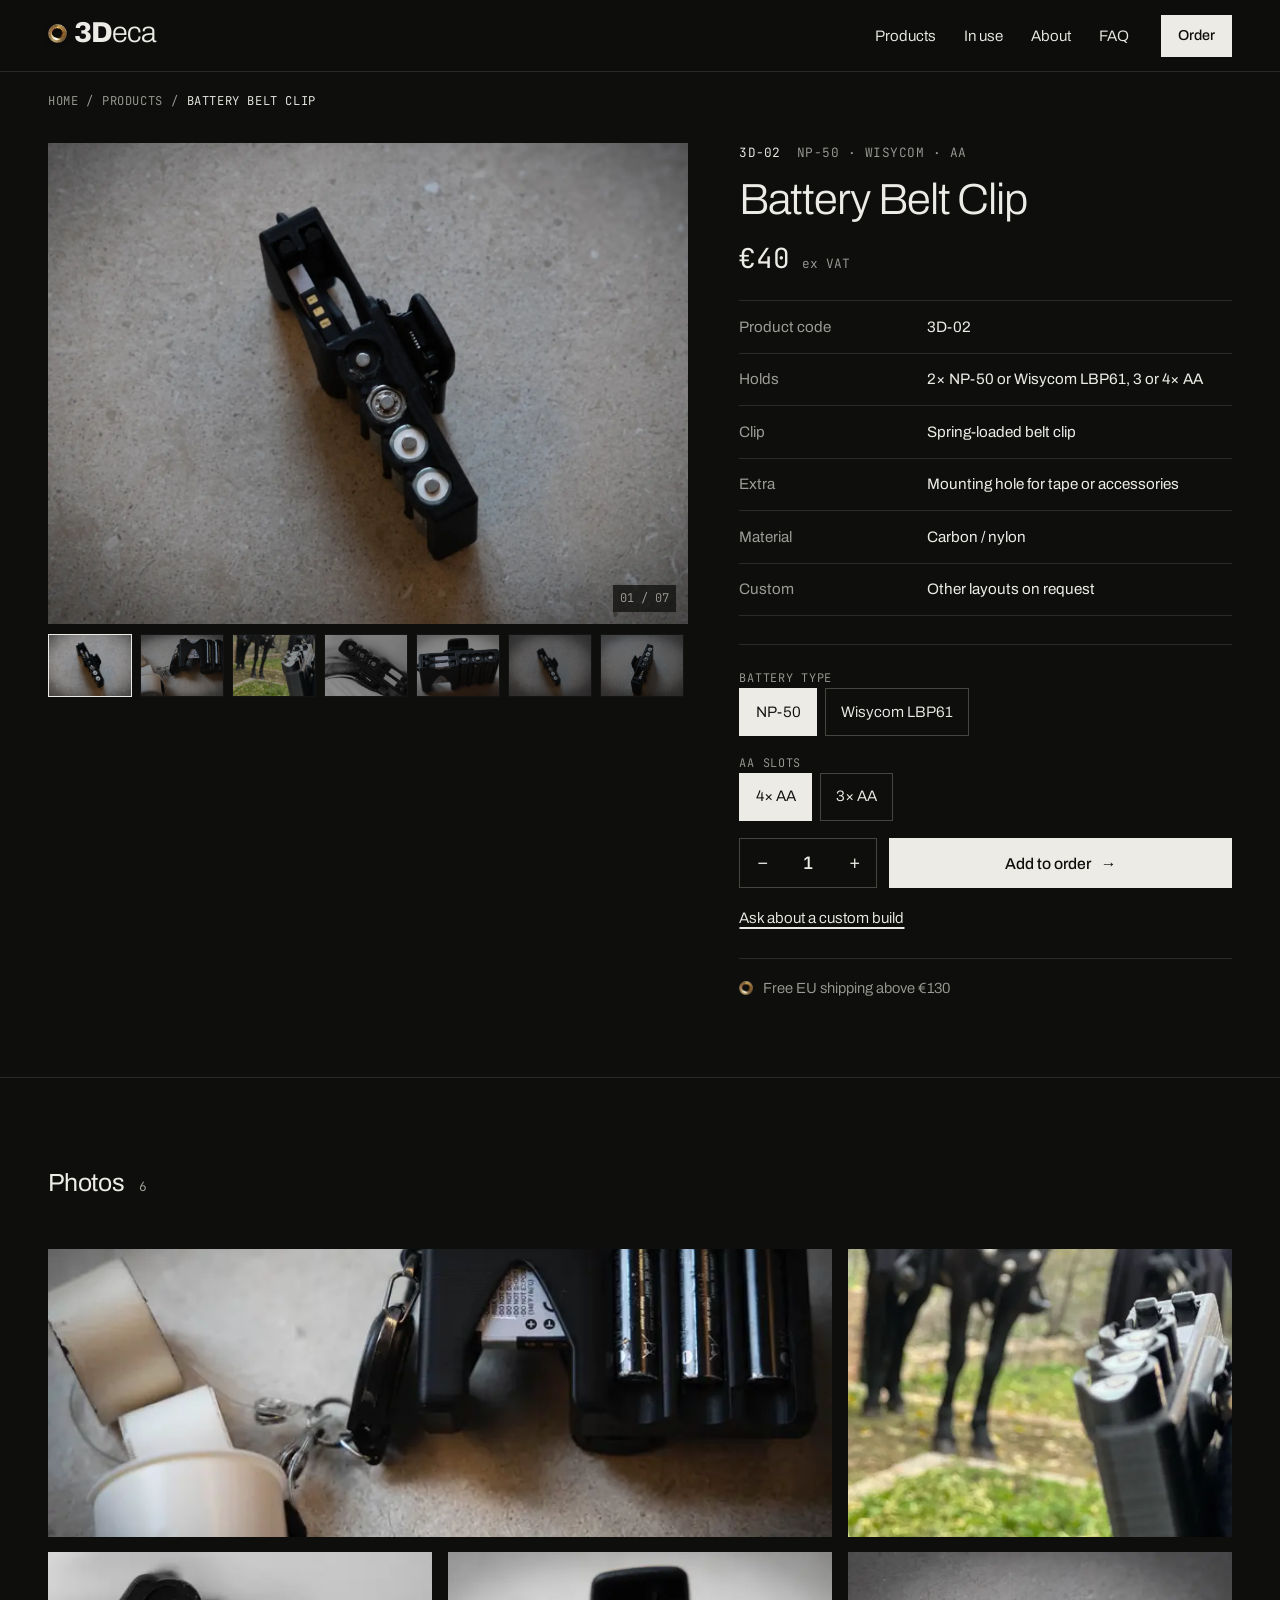
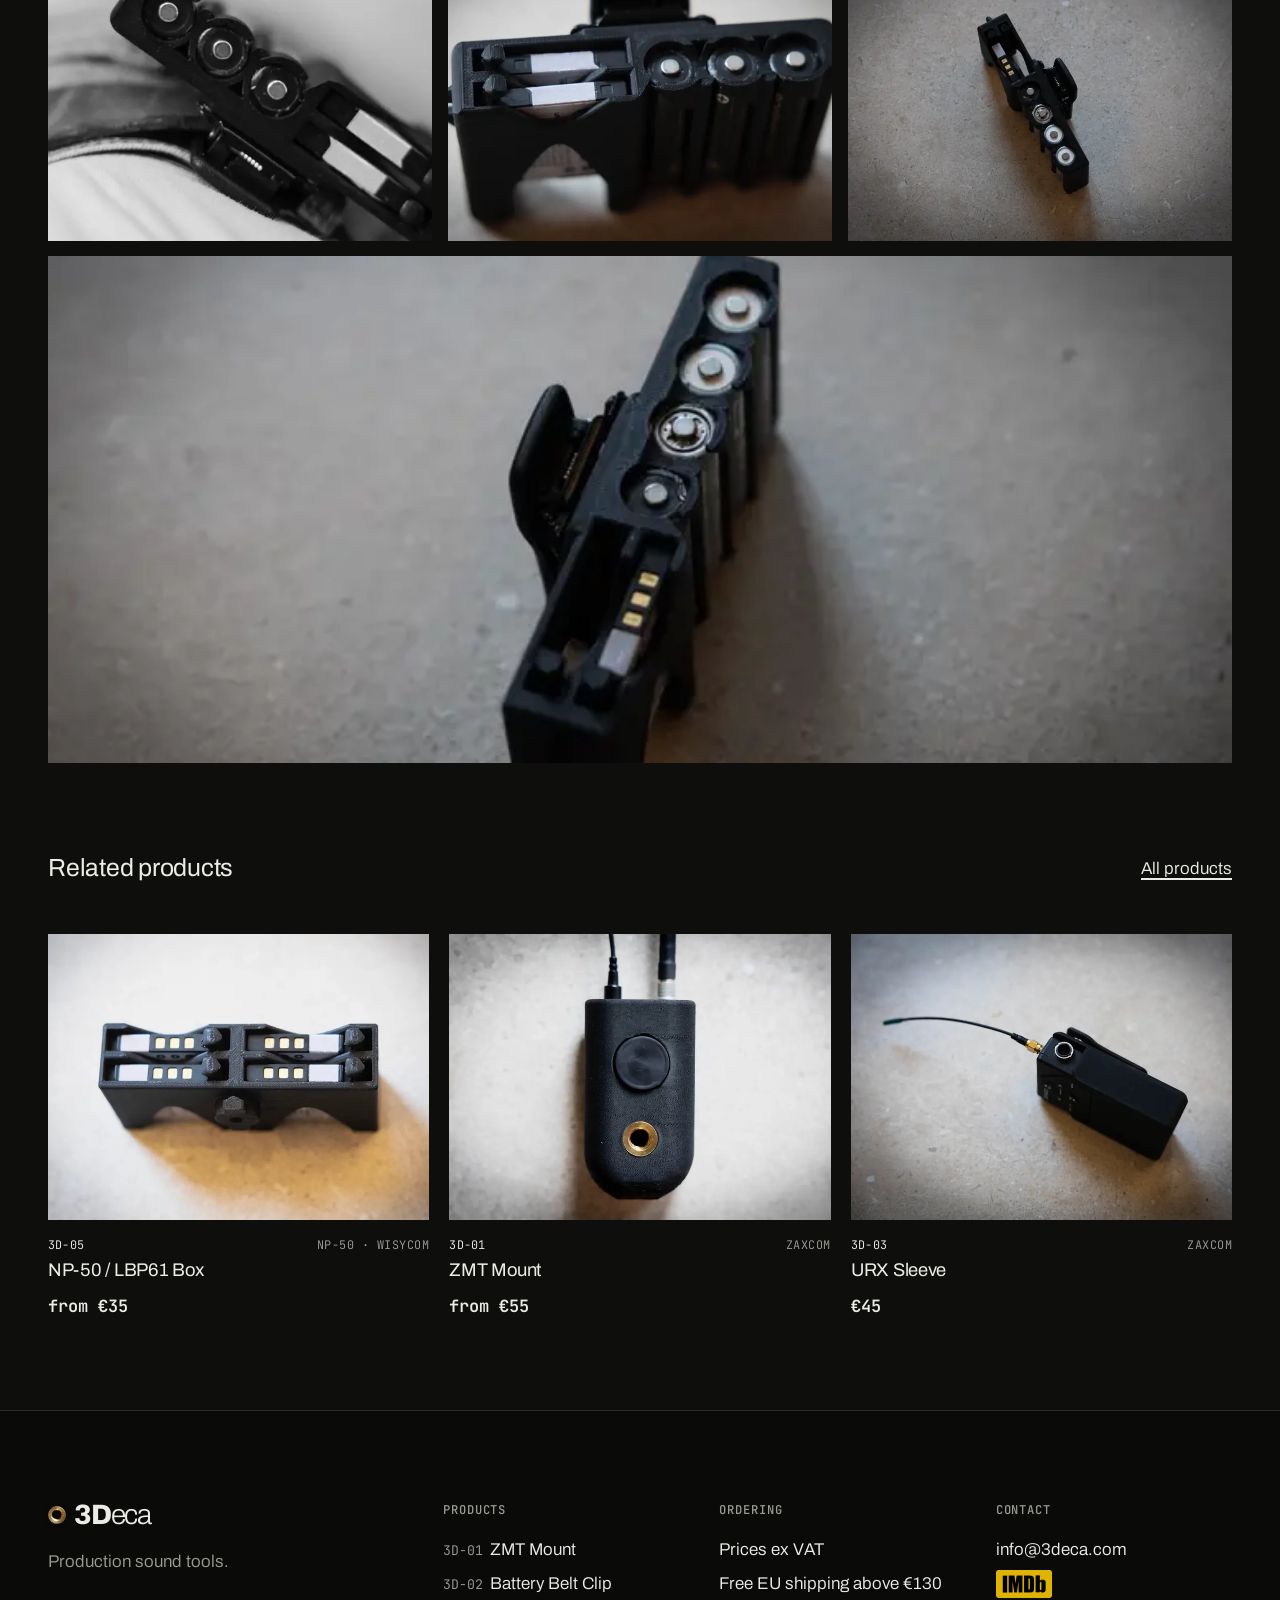
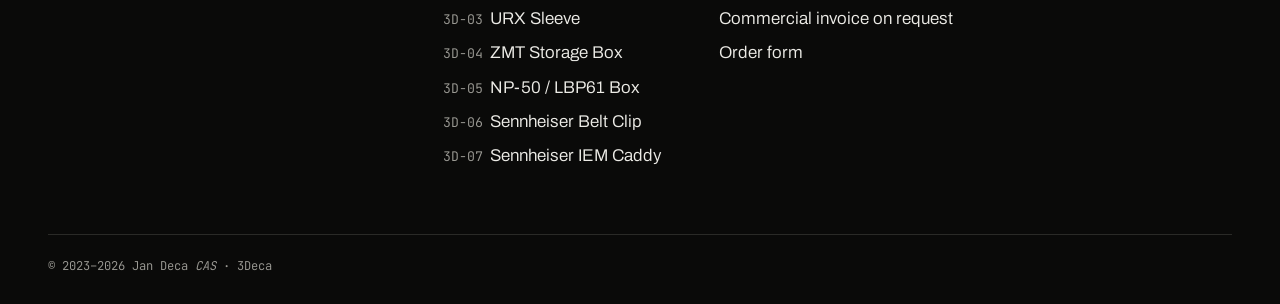
==== commit e221203a: "Tagline: 'Production sound tools' everywhere Co-Authored-By: Claude Opus 5.5 <noreply@anthropic.com>" ====
--- a/public/batterybeltclip/index.html
+++ b/public/batterybeltclip/index.html
@@ -18,9 +18,9 @@
 <link rel="icon" href="../favicon.svg" type="image/svg+xml">
 <link rel="apple-touch-icon" href="../apple-touch-icon.png">
 <link rel="preload" href="../fonts/archivo-var.woff2" as="font" type="font/woff2" crossorigin>
-<link rel="stylesheet" href="../css/style.css?v=eb539fe0">
+<link rel="stylesheet" href="../css/style.css?v=c3b54496">
 <script>document.documentElement.classList.add("js")</script>
-<script src="../js/main.js?v=e6fc87d0" defer></script>
+<script src="../js/main.js?v=a9801aa4" defer></script>
 <script type="application/ld+json">{"@context": "https://schema.org", "@type": "Product", "name": "Belt clip for NP-50 / LBP61 and AA batteries", "sku": "3D-02", "description": "A belt clip that carries two NP-50 or Wisycom LBP61 batteries plus 3 or 4 AA batteries, always within reach.", "image": ["https://www.3deca.com/img/batterybeltclip/c-1600.webp", "https://www.3deca.com/img/batterybeltclip/01-1600.webp", "https://www.3deca.com/img/batterybeltclip/02-1600.webp"], "brand": {"@type": "Brand", "name": "3Deca"}, "url": "https://www.3deca.com/batterybeltclip/", "offers": {"@type": "AggregateOffer", "priceCurrency": "EUR", "lowPrice": 40, "highPrice": 40, "availability": "https://schema.org/InStock"}}</script>
 </head>
 <body class="page-product">
@@ -198,7 +198,7 @@
     <div class="footer-grid">
       <div class="footer-brand">
         <a class="footer-mark" href="../" aria-label="3Deca, home"><span class="wm" aria-hidden="true"><span class="wm-mark"></span><span class="wm-3d">3D</span><span class="wm-eca">eca</span></span></a>
-        <p>Tools for production sound.</p>
+        <p>Production sound tools.</p>
       </div>
       <div>
         <h2 class="footer-h">Products</h2>
--- a/public/css/style.css
+++ b/public/css/style.css
@@ -140,6 +140,10 @@
 .hero-grid { display: grid; gap: clamp(32px, 5vw, 80px); align-items: center; }
 @media (min-width: 1000px) { .hero-grid { grid-template-columns: 1fr 1fr; } }
 .hero-title { font-weight: 300; font-size: clamp(1.8rem, 1.25rem + 1.7vw, 2.75rem); line-height: 1.08; letter-spacing: -0.03em; margin-bottom: 2rem; text-wrap: balance; }
+/* the ring sits on the baseline at x-height, like the letter it replaces (Archivo: o is 0.55em tall, baseline 0.87em from the top of a 1.08 line) */
+.o-ring { position: relative; display: inline-block; width: 0.6em; color: transparent; }
+.o-ring::before { content: ""; position: absolute; left: 50%; top: 0.325em; width: 0.562em; height: 0.562em; margin-left: -0.268em; background: var(--ring) center / contain no-repeat; filter: drop-shadow(0 1px 2px rgba(0, 0, 0, 0.5)); }
+.o-ring::selection { color: var(--bg); }
 .hero-lead { max-width: 42ch; font-size: clamp(1.02rem, 0.98rem + 0.2vw, 1.15rem); line-height: 1.55; color: var(--ink-2); margin: 0 0 2rem; }
 .hero-actions { display: flex; flex-wrap: wrap; align-items: center; gap: 1.5rem; }
 .hero-media { position: relative; margin: 0; width: 100%; max-width: 600px; justify-self: end; --gap: 6px; }
@@ -147,9 +151,8 @@
 .tile { position: relative; overflow: hidden; background: var(--tile); }
 .tile-0 { grid-row: 1 / span 2; }
 .tile-link { position: absolute; inset: 0; display: block; }
-.tile-img { position: absolute; inset: 0; width: 100%; height: 100%; object-fit: cover; opacity: 0; transform: scale(1.06); transition: opacity 3.2s cubic-bezier(0.45, 0, 0.55, 1), transform 11s cubic-bezier(0.2, 0.6, 0.3, 1); will-change: opacity, transform; }
+.tile-img { position: absolute; inset: 0; width: 100%; height: 100%; object-fit: cover; opacity: 0; transform: scale(1.06); transition: opacity 2s cubic-bezier(0.45, 0, 0.55, 1), transform 7s cubic-bezier(0.2, 0.6, 0.3, 1); will-change: opacity, transform; }
 .tile-img.is-on { opacity: 1; transform: scale(1); }
-.collage-rivet { position: absolute; z-index: 2; top: 50%; left: calc((100% - var(--gap)) * 1.55 / 2.55 + var(--gap) / 2); width: clamp(30px, 3.4vw, 44px); aspect-ratio: 1; transform: translate(-50%, -50%); background: var(--ring) center / contain no-repeat; filter: drop-shadow(0 3px 8px rgba(0, 0, 0, 0.65)); pointer-events: none; }
 .tile-code { position: absolute; left: 10px; bottom: 8px; font-family: var(--mono); font-size: 0.7rem; letter-spacing: 0.04em; color: var(--ink); opacity: 0; transition: opacity 0.4s; text-shadow: 0 1px 6px rgba(0, 0, 0, 0.6); }
 .tile-link:hover .tile-code, .tile-link:focus-visible .tile-code { opacity: 1; }
 .facts { list-style: none; margin: clamp(40px, 5vw, 64px) 0 0; padding: 0; display: grid; grid-template-columns: repeat(2, 1fr); gap: 1.5rem; border-top: 1px solid var(--line); }
@@ -162,15 +165,11 @@
 /* ---------- sections ---------- */
 .section { padding-block: clamp(56px, 7vw, 104px); }
 .split { position: relative; display: grid; gap: 1.25rem clamp(32px, 5vw, 80px); padding-top: 1.5rem; }
-.split::before { content: ""; position: absolute; top: 0; left: calc(var(--gutter) + 22px); right: var(--gutter); border-top: 1px solid var(--line); }
-.split::after { content: ""; position: absolute; top: -7px; left: var(--gutter); width: 14px; height: 14px; background: var(--ring) center / contain no-repeat; }
 .rule { display: flex; align-items: center; gap: 18px; }
 .rule::before, .rule::after { content: ""; flex: 1; height: 1px; }
 .rule::before { background: linear-gradient(to right, transparent, var(--line-2)); }
 .rule::after { background: linear-gradient(to left, transparent, var(--line-2)); }
 .rule-ring { width: 26px; height: 26px; background: var(--ring) center / contain no-repeat; filter: drop-shadow(0 2px 4px rgba(0, 0, 0, 0.5)); }
-.in-use, .order { position: relative; }
-.in-use::before, .order::before { content: ""; position: absolute; z-index: 1; top: 0; left: 50%; width: 22px; height: 22px; transform: translate(-50%, -50%); background: var(--ring) center / contain no-repeat; }
 @media (min-width: 900px) { .split { grid-template-columns: 1fr 2.4fr; } }
 .section-bar { display: flex; flex-wrap: wrap; align-items: flex-end; justify-content: space-between; gap: 1.5rem 3rem; margin-bottom: clamp(32px, 4vw, 56px); }
 
@@ -208,7 +207,6 @@
 .custom-cta { font-size: 0.95rem; text-decoration: underline; text-decoration-thickness: 1px; text-underline-offset: 4px; }
 
 /* ---------- in use ---------- */
-.in-use { background: var(--paper); border-block: 1px solid var(--line); }
 .uses { list-style: none; margin: 0; padding: 0; display: grid; gap: clamp(14px, 1.6vw, 24px); grid-template-columns: repeat(2, 1fr); }
 @media (min-width: 900px) { .uses { grid-template-columns: repeat(4, 1fr); } }
 .use figure { margin: 0; }
@@ -247,7 +245,7 @@
 .faq-item p { margin: 0 0 1.25rem; max-width: 60ch; color: var(--ink-2); }
 
 /* ---------- order ---------- */
-.order { background: var(--paper); border-top: 1px solid var(--line); }
+.order .section-title { font-size: clamp(1.75rem, 1.35rem + 1.2vw, 2.4rem); }
 .order .section-bar { flex-direction: column; align-items: flex-start; gap: 0.75rem; }
 .order-points { list-style: none; margin: 0; padding: 0; display: grid; gap: 0.3rem; font-size: 0.95rem; color: var(--ink-2); }
 .order-points li, .assurances li { position: relative; padding-left: 1.45rem; }
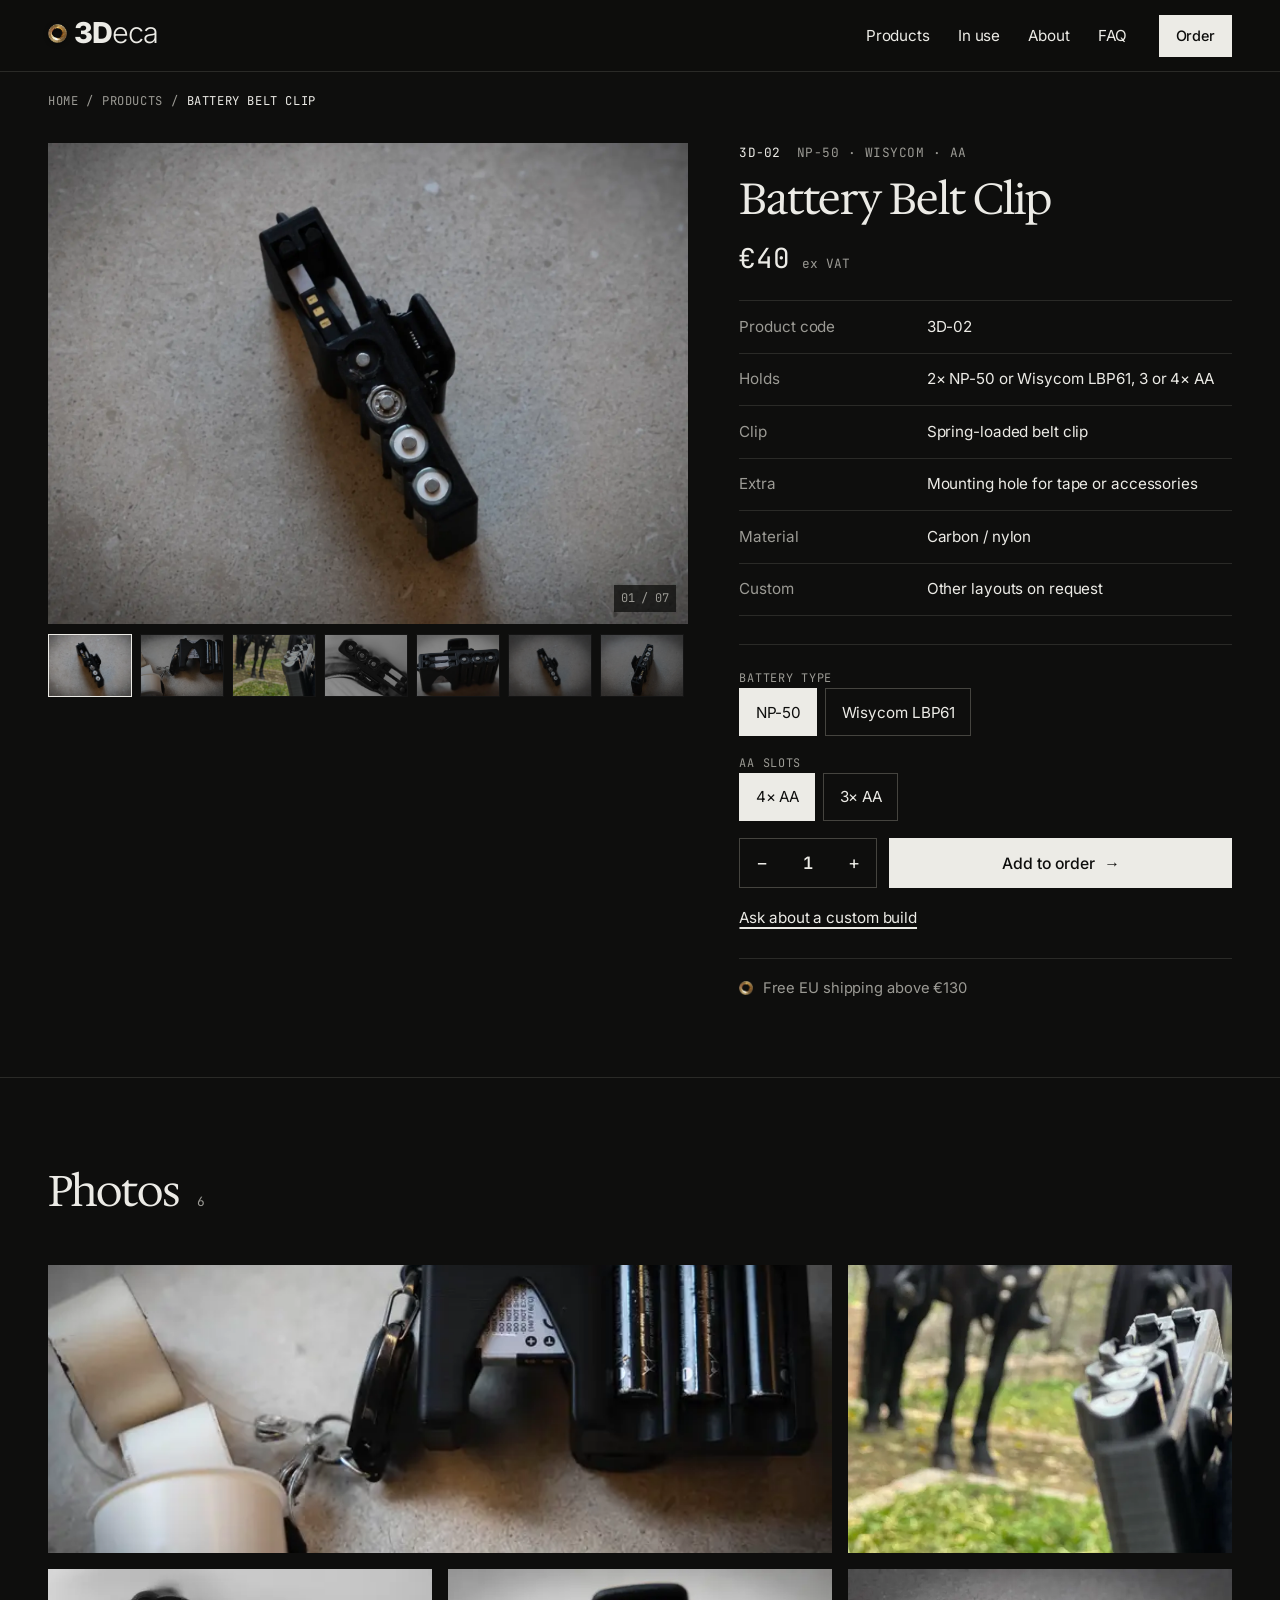
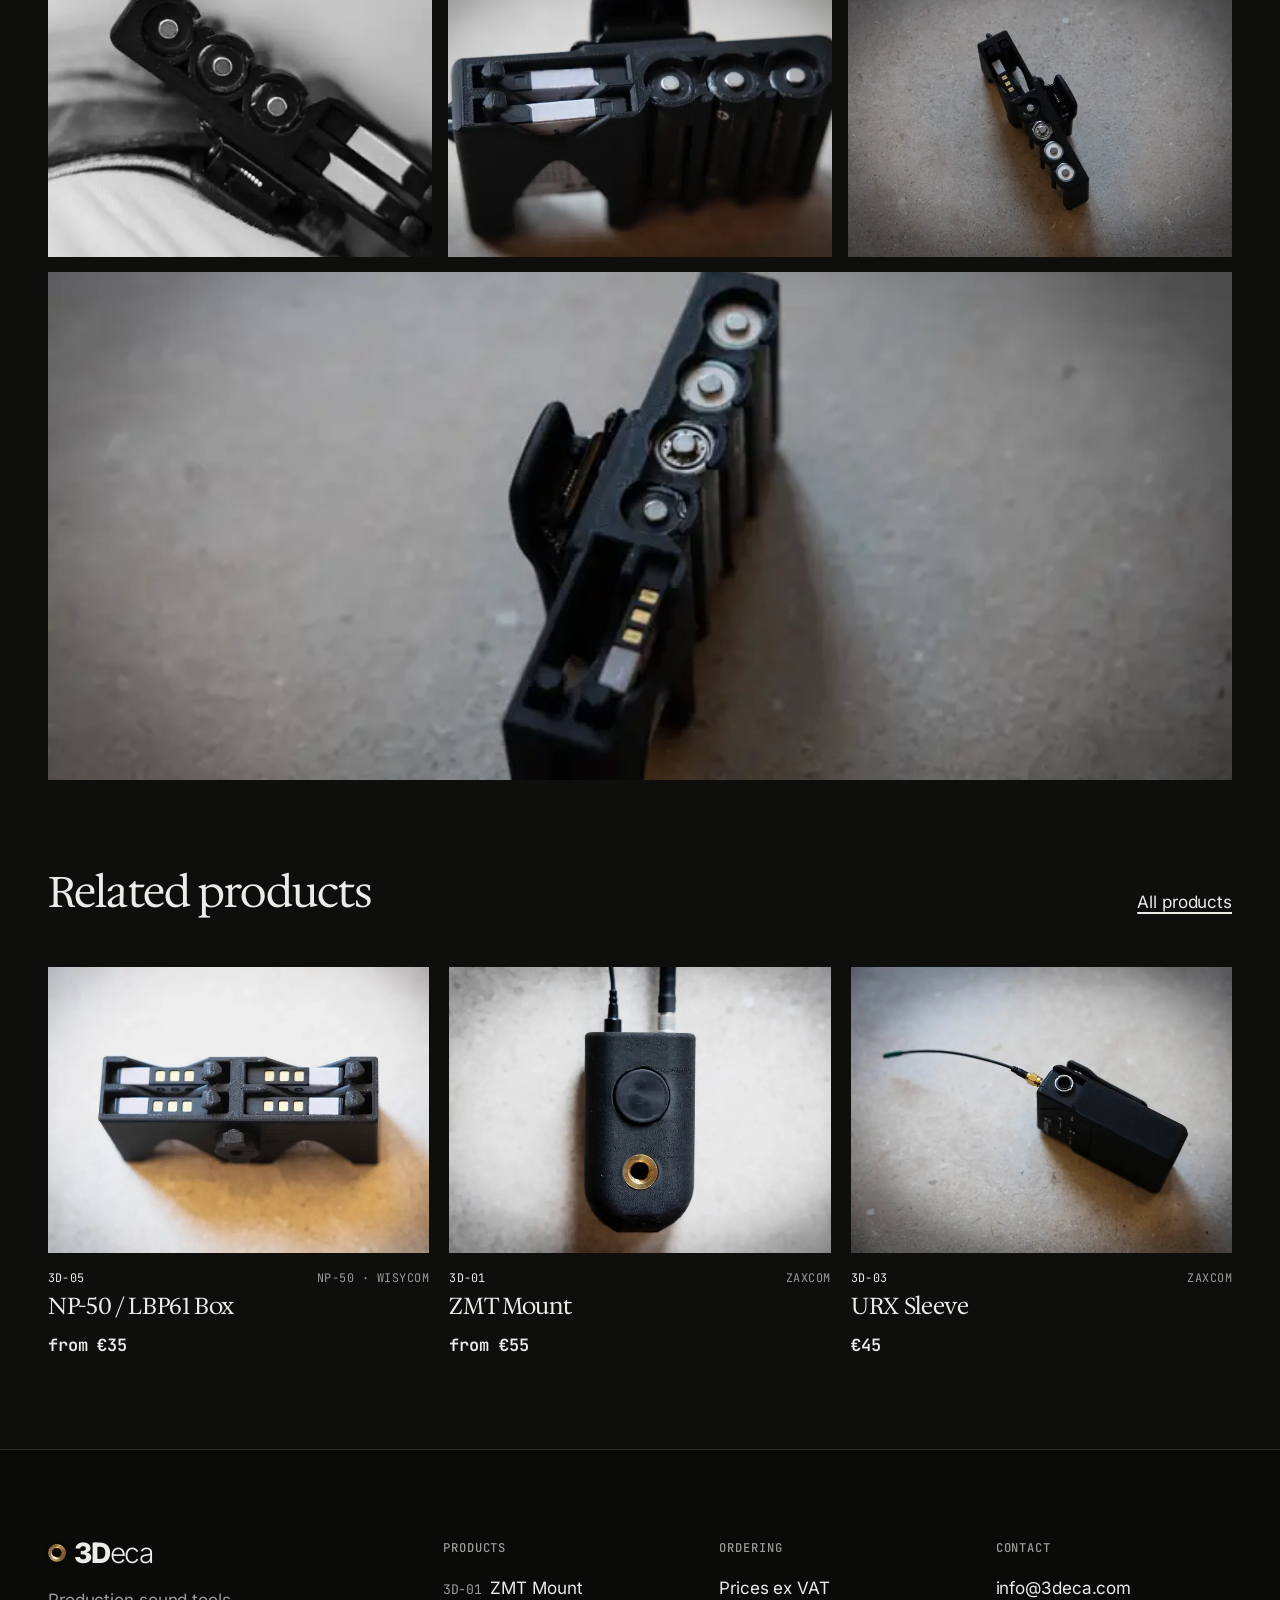
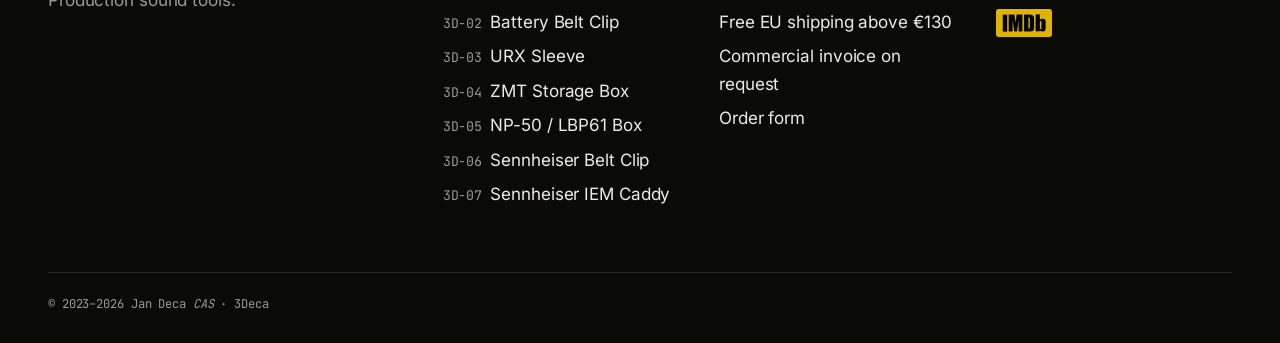
==== commit 9da0ff1b: "Homepage: full-bleed product hero with serif list, Inter + Hedvig Letters Serif Hovering or focusing" ====
--- a/public/batterybeltclip/index.html
+++ b/public/batterybeltclip/index.html
@@ -17,10 +17,11 @@
 <meta name="twitter:card" content="summary_large_image">
 <link rel="icon" href="../favicon.svg" type="image/svg+xml">
 <link rel="apple-touch-icon" href="../apple-touch-icon.png">
-<link rel="preload" href="../fonts/archivo-var.woff2" as="font" type="font/woff2" crossorigin>
-<link rel="stylesheet" href="../css/style.css?v=c3b54496">
+<link rel="preload" href="../fonts/inter-var.woff2" as="font" type="font/woff2" crossorigin>
+<link rel="preload" href="../fonts/hedvig-letters-serif-400.woff2" as="font" type="font/woff2" crossorigin>
+<link rel="stylesheet" href="../css/style.css?v=d60f2528">
 <script>document.documentElement.classList.add("js")</script>
-<script src="../js/main.js?v=a9801aa4" defer></script>
+<script src="../js/main.js?v=865bee1d" defer></script>
 <script type="application/ld+json">{"@context": "https://schema.org", "@type": "Product", "name": "Belt clip for NP-50 / LBP61 and AA batteries", "sku": "3D-02", "description": "A belt clip that carries two NP-50 or Wisycom LBP61 batteries plus 3 or 4 AA batteries, always within reach.", "image": ["https://www.3deca.com/img/batterybeltclip/c-1600.webp", "https://www.3deca.com/img/batterybeltclip/01-1600.webp", "https://www.3deca.com/img/batterybeltclip/02-1600.webp"], "brand": {"@type": "Brand", "name": "3Deca"}, "url": "https://www.3deca.com/batterybeltclip/", "offers": {"@type": "AggregateOffer", "priceCurrency": "EUR", "lowPrice": 40, "highPrice": 40, "availability": "https://schema.org/InStock"}}</script>
 </head>
 <body class="page-product">
--- a/public/css/style.css
+++ b/public/css/style.css
@@ -1,13 +1,25 @@
 /* 3Deca — site styles
    Dark, minimal product catalogue: warm near-black page, light grotesk type,
    products lit from above. Studio shots fade into the page colour (#0e0e0d).
-   Fonts: Archivo + JetBrains Mono, self-hosted (SIL OFL). */
+   Fonts: Inter + Hedvig Letters Serif + JetBrains Mono, self-hosted (SIL OFL). */
 
 @font-face {
   font-family: "Archivo";
   src: url("../fonts/archivo-var.woff2") format("woff2-variations"), url("../fonts/archivo-var.woff2") format("woff2");
   font-weight: 100 900;
   font-stretch: 62% 125%;
+  font-display: swap;
+}
+@font-face {
+  font-family: "Inter";
+  src: url("../fonts/inter-var.woff2") format("woff2-variations"), url("../fonts/inter-var.woff2") format("woff2");
+  font-weight: 100 900;
+  font-display: swap;
+}
+@font-face {
+  font-family: "Hedvig Letters Serif";
+  src: url("../fonts/hedvig-letters-serif-400.woff2") format("woff2");
+  font-weight: 400;
   font-display: swap;
 }
 @font-face {
@@ -32,7 +44,9 @@
   --on-dark: #ecebe6;
   --on-dark-2: #9b9a94;
 
-  --font: "Archivo", "Helvetica Neue", Helvetica, Arial, sans-serif;
+  --font: "Inter", "Helvetica Neue", Helvetica, Arial, sans-serif;
+  --serif: "Hedvig Letters Serif", Georgia, "Times New Roman", serif;
+  --ease-out: cubic-bezier(0.22, 1, 0.36, 1);
   --mono: "JetBrains Mono", ui-monospace, "SFMono-Regular", Menlo, Consolas, monospace;
 
   --gutter: clamp(16px, 4vw, 48px);
@@ -59,7 +73,7 @@
 button, input, select, textarea { font: inherit; color: inherit; }
 h1, h2, h3 { margin: 0; }
 ::selection { background: var(--ink); color: var(--bg); }
-body { font-weight: 350; }
+body { font-weight: 400; letter-spacing: -0.006em; }
 :focus-visible { outline: 2px solid var(--ink); outline-offset: 3px; }
 [hidden] { display: none !important; }
 
@@ -76,8 +90,8 @@
   font-family: var(--mono); font-size: 0.78rem; letter-spacing: 0.08em; text-transform: uppercase; color: var(--ink-2);
 }
 .section-title {
-  font-weight: 400; font-size: clamp(1.3rem, 1.15rem + 0.5vw, 1.6rem);
-  line-height: 1.2; letter-spacing: -0.01em; text-wrap: balance;
+  font-family: var(--serif); font-weight: 400; font-size: clamp(1.9rem, 1.4rem + 1.6vw, 2.8rem);
+  line-height: 1.08; letter-spacing: -0.02em; text-wrap: balance;
 }
 .count { margin-left: 0.6rem; font-family: var(--mono); font-size: 0.8rem; font-weight: 400; letter-spacing: 0; color: var(--ink-2); }
 .section-lead { max-width: 46ch; margin: 0; color: var(--ink-2); font-size: 1.08rem; }
@@ -129,38 +143,39 @@
   .site-nav { position: fixed; inset: var(--header-h) 0 auto; z-index: 49; background: var(--bg); border-bottom: 1px solid var(--line); padding: 8px var(--gutter) 24px; display: none; }
   .site-nav.is-open { display: block; }
   .site-nav ul { flex-direction: column; gap: 0; }
-  .site-nav a { display: block; font-size: 1.6rem; font-weight: 600; letter-spacing: -0.02em; padding: 0.7rem 0; border-bottom: 1px solid var(--line); background: none; }
+  .site-nav a { display: block; font-family: var(--serif); font-size: 1.8rem; font-weight: 400; letter-spacing: -0.02em; padding: 0.7rem 0; border-bottom: 1px solid var(--line); background: none; }
   html:not(.js) .site-nav { display: block; position: static; padding: 0; border: 0; }
   html:not(.js) .site-nav ul { flex-direction: row; gap: 1rem; }
   html:not(.js) .site-nav a { font-size: 0.9rem; border: 0; }
 }
 
-/* ---------- hero ---------- */
-.hero { padding-block: clamp(32px, 5vw, 72px) clamp(48px, 6vw, 88px); }
-.hero-grid { display: grid; gap: clamp(32px, 5vw, 80px); align-items: center; }
-@media (min-width: 1000px) { .hero-grid { grid-template-columns: 1fr 1fr; } }
-.hero-title { font-weight: 300; font-size: clamp(1.8rem, 1.25rem + 1.7vw, 2.75rem); line-height: 1.08; letter-spacing: -0.03em; margin-bottom: 2rem; text-wrap: balance; }
-/* the ring sits on the baseline at x-height, like the letter it replaces (Archivo: o is 0.55em tall, baseline 0.87em from the top of a 1.08 line) */
-.o-ring { position: relative; display: inline-block; width: 0.6em; color: transparent; }
-.o-ring::before { content: ""; position: absolute; left: 50%; top: 0.325em; width: 0.562em; height: 0.562em; margin-left: -0.268em; background: var(--ring) center / contain no-repeat; filter: drop-shadow(0 1px 2px rgba(0, 0, 0, 0.5)); }
+/* ---------- hero ----------
+   Full-bleed product photo behind a large serif list of the range.
+   Hovering or focusing a name crossfades to that product's photo. */
+.hero { position: relative; isolation: isolate; min-height: calc(100svh - var(--header-h)); display: grid; grid-template-rows: auto 1fr auto; overflow: hidden; border-bottom: 1px solid var(--line); }
+.hero-stage { position: absolute; inset: 0; z-index: -2; background: var(--photo); }
+.stage-photo { position: absolute; inset: 0; width: 100%; height: 100%; object-fit: cover; opacity: 0; transform: scale(1.04); transition: opacity 0.9s var(--ease-out), transform 6s var(--ease-out); }
+.stage-photo.is-on { opacity: 1; transform: scale(1); }
+.hero-shade { position: absolute; inset: 0; z-index: -1; background: rgba(8, 8, 7, 0.55); }
+.hero-top { padding-block: clamp(28px, 4vw, 56px) 0; }
+.hero-title { font-family: var(--serif); font-weight: 400; font-size: clamp(2rem, 1.4rem + 2vw, 3.1rem); line-height: 1.05; letter-spacing: -0.02em; margin-bottom: 1.5rem; text-wrap: balance; }
+.hero-actions { display: flex; flex-wrap: wrap; align-items: center; gap: 1.5rem; }
+.hero-nav { align-self: center; padding: clamp(24px, 3vw, 40px) var(--gutter); }
+.hero-list { list-style: none; margin: 0; padding: 0; display: flex; flex-direction: column; align-items: center; text-align: center; }
+.hero-item { display: inline-block; padding: 0.04em 0.3em; font-family: var(--serif); font-size: clamp(1.9rem, 0.9rem + 2.7vw, 3.3rem); line-height: 1.12; letter-spacing: -0.015em; text-decoration: none; color: var(--ink); opacity: 0.42; transition: opacity 0.45s var(--ease-out); text-shadow: 0 2px 24px rgba(0, 0, 0, 0.35); }
+.hero-item.is-on, .hero-item:hover, .hero-item:focus-visible { opacity: 1; }
+.hero-bottom { display: flex; flex-wrap: wrap; justify-content: space-between; align-items: flex-end; gap: 1rem 2rem; padding-bottom: clamp(20px, 3vw, 36px); }
+.hero-meta { margin: 0; font-family: var(--mono); font-size: 0.78rem; letter-spacing: 0.04em; color: var(--ink); text-shadow: 0 1px 8px rgba(0, 0, 0, 0.6); }
+/* the ring sits on the baseline at x-height, like the letter it replaces */
+.o-ring { position: relative; display: inline-block; width: 0.56em; color: transparent; }
+.o-ring::before { content: ""; position: absolute; left: 50%; top: 0.36em; width: 0.5em; height: 0.5em; margin-left: -0.25em; background: var(--ring) center / contain no-repeat; filter: drop-shadow(0 1px 2px rgba(0, 0, 0, 0.5)); }
 .o-ring::selection { color: var(--bg); }
-.hero-lead { max-width: 42ch; font-size: clamp(1.02rem, 0.98rem + 0.2vw, 1.15rem); line-height: 1.55; color: var(--ink-2); margin: 0 0 2rem; }
-.hero-actions { display: flex; flex-wrap: wrap; align-items: center; gap: 1.5rem; }
-.hero-media { position: relative; margin: 0; width: 100%; max-width: 600px; justify-self: end; --gap: 6px; }
-.collage { list-style: none; margin: 0; padding: 0; display: grid; grid-template-columns: 1.55fr 1fr; grid-template-rows: 1fr 1fr; gap: var(--gap); aspect-ratio: 16 / 10; }
-.tile { position: relative; overflow: hidden; background: var(--tile); }
-.tile-0 { grid-row: 1 / span 2; }
-.tile-link { position: absolute; inset: 0; display: block; }
-.tile-img { position: absolute; inset: 0; width: 100%; height: 100%; object-fit: cover; opacity: 0; transform: scale(1.06); transition: opacity 2s cubic-bezier(0.45, 0, 0.55, 1), transform 7s cubic-bezier(0.2, 0.6, 0.3, 1); will-change: opacity, transform; }
-.tile-img.is-on { opacity: 1; transform: scale(1); }
-.tile-code { position: absolute; left: 10px; bottom: 8px; font-family: var(--mono); font-size: 0.7rem; letter-spacing: 0.04em; color: var(--ink); opacity: 0; transition: opacity 0.4s; text-shadow: 0 1px 6px rgba(0, 0, 0, 0.6); }
-.tile-link:hover .tile-code, .tile-link:focus-visible .tile-code { opacity: 1; }
-.facts { list-style: none; margin: clamp(40px, 5vw, 64px) 0 0; padding: 0; display: grid; grid-template-columns: repeat(2, 1fr); gap: 1.5rem; border-top: 1px solid var(--line); }
-.fact { display: flex; flex-direction: column; gap: 0.15rem; padding-top: 1rem; font-size: 0.95rem; }
-.fact-title { position: relative; padding-left: 1.45rem; font-weight: 400; }
+.facts { list-style: none; margin: 0; padding: 0; display: flex; flex-wrap: wrap; gap: 1rem 2.5rem; }
+.fact { display: flex; flex-direction: column; gap: 0.1rem; font-size: 0.9rem; text-shadow: 0 1px 8px rgba(0, 0, 0, 0.6); }
+.fact-title { position: relative; padding-left: 1.45rem; font-weight: 500; }
 .fact-title::before, .order-points li::before, .assurances li::before { content: ""; position: absolute; left: 0; top: 0.32em; width: 0.95em; height: 0.95em; background: var(--ring) center / contain no-repeat; }
-.fact-text { padding-left: 1.45rem; }
-.fact-text { color: var(--ink-2); }
+.fact-text { padding-left: 1.45rem; color: #d6d5cf; }
+@media (max-width: 640px) { .hero-meta { display: none; } }
 
 /* ---------- sections ---------- */
 .section { padding-block: clamp(56px, 7vw, 104px); }
@@ -195,14 +210,14 @@
 .card-link:hover .card-img { transform: scale(1.03); }
 .card-meta { display: flex; justify-content: space-between; gap: 1rem; margin-top: 1rem; font-family: var(--mono); font-size: 0.74rem; color: var(--ink-2); text-transform: uppercase; letter-spacing: 0.04em; }
 .card-meta .code { color: var(--ink); font-size: 1em; }
-.card-title { margin-top: 0.35rem; font-weight: 400; font-size: 1.15rem; line-height: 1.15; letter-spacing: -0.015em; }
+.card-title { margin-top: 0.35rem; font-family: var(--serif); font-weight: 400; font-size: 1.45rem; line-height: 1.15; letter-spacing: -0.015em; }
 .card-link:hover .card-title { text-decoration: underline; text-decoration-thickness: 1.5px; text-underline-offset: 4px; }
 .card-tagline { margin-top: 0.3rem; color: var(--ink-2); font-size: 0.95rem; line-height: 1.45; }
 .card-price { margin-top: auto; padding-top: 0.75rem; font-family: var(--mono); font-weight: 600; }
 
 .card-custom .card-link { justify-content: space-between; gap: 1.25rem; padding: clamp(20px, 2.2vw, 28px); background: transparent; border: 1px solid var(--line); min-height: 100%; transition: border-color 0.2s; }
 .card-custom .card-link:hover { border-color: var(--ink); }
-.custom-title { font-weight: 400; font-size: 1.15rem; line-height: 1.25; }
+.custom-title { font-family: var(--serif); font-weight: 400; font-size: clamp(1.5rem, 1.2rem + 1vw, 2rem); line-height: 1.15; }
 .custom-text { font-size: 0.95rem; line-height: 1.5; color: var(--ink-2); }
 .custom-cta { font-size: 0.95rem; text-decoration: underline; text-decoration-thickness: 1px; text-underline-offset: 4px; }
 
@@ -218,7 +233,7 @@
 
 /* ---------- about ---------- */
 .about-copy p { margin: 0 0 0.9rem; max-width: 62ch; }
-.about-copy p:first-child { font-size: 1.15rem; }
+.about-copy p:first-child { font-family: var(--serif); font-size: clamp(1.5rem, 1.2rem + 1vw, 2.1rem); line-height: 1.2; letter-spacing: -0.015em; }
 .imdb { display: inline-block; opacity: 0.9; transition: opacity 0.2s; }
 .imdb:hover { opacity: 1; }
 .imdb img { display: block; }
@@ -229,7 +244,7 @@
 @media (min-width: 700px) { .reviews-grid { grid-template-columns: repeat(2, 1fr); } }
 .review { margin: 0; }
 .review blockquote { margin: 0; }
-.review p { margin: 0; font-size: 1.05rem; line-height: 1.6; font-style: italic; font-weight: 300; }
+.review p { margin: 0; font-family: var(--serif); font-size: clamp(1.2rem, 1.05rem + 0.5vw, 1.45rem); line-height: 1.35; }
 .review p::before { content: "“"; }
 .review p::after { content: "”"; }
 .review figcaption { margin-top: 0.6rem; font-size: 0.88rem; color: var(--ink-2); }
@@ -245,7 +260,7 @@
 .faq-item p { margin: 0 0 1.25rem; max-width: 60ch; color: var(--ink-2); }
 
 /* ---------- order ---------- */
-.order .section-title { font-size: clamp(1.75rem, 1.35rem + 1.2vw, 2.4rem); }
+
 .order .section-bar { flex-direction: column; align-items: flex-start; gap: 0.75rem; }
 .order-points { list-style: none; margin: 0; padding: 0; display: grid; gap: 0.3rem; font-size: 0.95rem; color: var(--ink-2); }
 .order-points li, .assurances li { position: relative; padding-left: 1.45rem; }
@@ -339,7 +354,7 @@
 
 .product-meta { display: flex; gap: 1rem; margin: 0 0 0.75rem; font-family: var(--mono); font-size: 0.8rem; text-transform: uppercase; letter-spacing: 0.04em; color: var(--ink-2); }
 .product-meta .code { color: var(--ink); font-size: 1em; }
-.product-title { font-weight: 300; font-size: clamp(2rem, 1.6rem + 1.4vw, 2.8rem); line-height: 1.1; letter-spacing: -0.025em; margin-bottom: 0.75rem; text-wrap: balance; }
+.product-title { font-family: var(--serif); font-weight: 400; font-size: clamp(2rem, 1.6rem + 1.4vw, 2.8rem); line-height: 1.1; letter-spacing: -0.025em; margin-bottom: 0.75rem; text-wrap: balance; }
 .product-fits { margin: 0 0 1.25rem; color: var(--ink-2); }
 .product-price { display: flex; align-items: baseline; gap: 0.75rem; margin: 0 0 1.25rem; }
 .price-big { font-family: var(--mono); font-weight: 400; font-size: clamp(1.4rem, 1.25rem + 0.6vw, 1.75rem); }
@@ -367,7 +382,7 @@
 @media (min-width: 900px) { .details-grid { grid-template-columns: 1fr 1fr; } }
 .highlights { list-style: none; margin: 1rem 0 0; padding: 0; border-top: 1px solid var(--line); }
 .highlights li { padding: 0.8rem 0; border-bottom: 1px solid var(--line); }
-.table-title { font-weight: 500; font-size: clamp(1.3rem, 1.15rem + 0.5vw, 1.6rem); letter-spacing: -0.01em; margin-bottom: 1rem; }
+.table-title { font-family: var(--serif); font-weight: 400; font-size: clamp(1.3rem, 1.15rem + 0.5vw, 1.6rem); letter-spacing: -0.01em; margin-bottom: 1rem; }
 .spec-table { width: 100%; border-collapse: collapse; border-top: 1px solid var(--line); font-size: 0.95rem; margin: 0 0 1.75rem; }
 .spec-table th, .spec-table td { padding: 0.85rem 0; border-bottom: 1px solid var(--line); text-align: left; vertical-align: top; }
 .spec-table th { width: 38%; padding-right: 1rem; font-weight: 400; color: var(--ink-2); }
